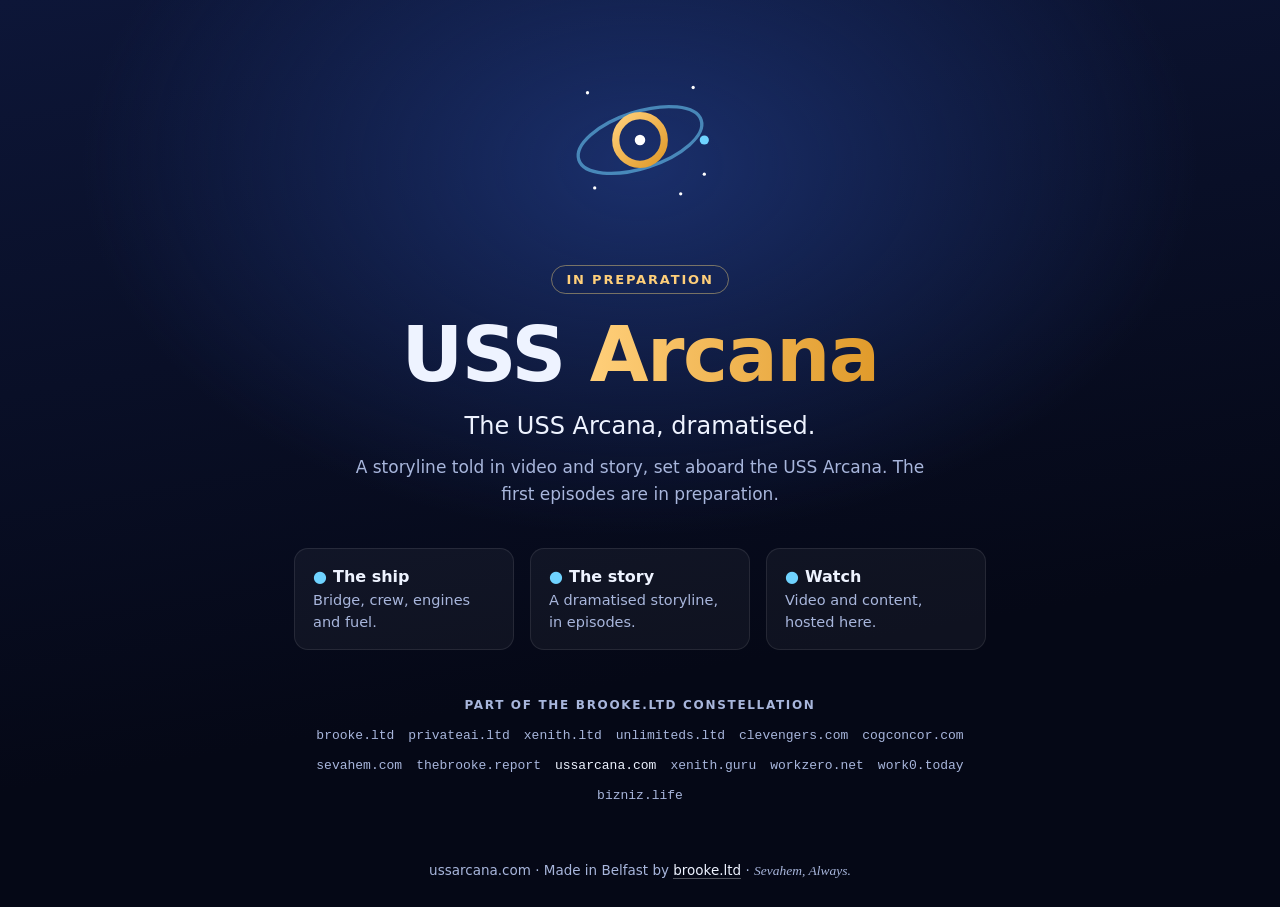
==== index.html @ 78a373a1 "ussarcana.com: the holding page, part of the brooke.ltd constellation, generated by estate-sites hol" ====
<!doctype html>
<html lang="en-GB">
<head>
<meta charset="utf-8">
<meta name="viewport" content="width=device-width, initial-scale=1">
<meta http-equiv="Content-Security-Policy" content="default-src 'none'; style-src 'self'; img-src 'self'; base-uri 'none'; form-action 'none'">
<meta name="referrer" content="no-referrer">
<title>USS Arcana: in preparation</title>
<meta name="description" content="The USS Arcana, dramatised.">
<link rel="canonical" href="https://ussarcana.com/">
<link rel="icon" href="/assets/icon.svg" type="image/svg+xml">
<meta property="og:title" content="USS Arcana: in preparation">
<meta property="og:description" content="The USS Arcana, dramatised.">
<meta property="og:url" content="https://ussarcana.com/">
<meta name="theme-color" content="#050816">
<link rel="stylesheet" href="/assets/site.css">
</head>
<body>
<main>
  <svg class="mark" viewBox="0 0 512 512" role="img" aria-label="USS Arcana" xmlns="http://www.w3.org/2000/svg"><defs><linearGradient id="g" x1="0" y1="0" x2="1" y2="1"><stop offset="0" stop-color="#ffcf7a"/><stop offset="1" stop-color="#e09a2a"/></linearGradient></defs><ellipse cx="256" cy="256" rx="196" ry="86" fill="none" stroke="#6fd3ff" stroke-width="10" stroke-opacity=".55" transform="rotate(-18 256 256)"/><circle cx="256" cy="256" r="74" fill="none" stroke="url(#g)" stroke-width="22"/><g class="orbiter"><circle cx="452" cy="256" r="14" fill="#6fd3ff"/></g><circle class="star s0" cx="96" cy="112" r="5" fill="#ffffff"/><circle class="star s1" cx="418" cy="96" r="5" fill="#ffffff"/><circle class="star s2" cx="380" cy="420" r="5" fill="#ffffff"/><circle class="star s3" cx="118" cy="402" r="5" fill="#ffffff"/><circle class="star s4" cx="452" cy="360" r="5" fill="#ffffff"/><circle class="core" cx="256" cy="256" r="16" fill="#ffffff"/></svg>
  <p class="soon">In preparation</p>
  
  <h1>USS <span>Arcana</span></h1>
  <p class="tag">The USS Arcana, dramatised.</p>
  <p class="lede">A storyline told in video and story, set aboard the USS Arcana. The first episodes are in preparation.</p>
  <ul class="points">
    <li class="point"><b><i aria-hidden="true">&#9679;</i>The ship</b><p>Bridge, crew, engines and fuel.</p></li>
    <li class="point"><b><i aria-hidden="true">&#9679;</i>The story</b><p>A dramatised storyline, in episodes.</p></li>
    <li class="point"><b><i aria-hidden="true">&#9679;</i>Watch</b><p>Video and content, hosted here.</p></li>
  </ul>
  <nav class="constellation" aria-label="The brooke.ltd constellation"><h2>Part of the brooke.ltd constellation</h2><ul><li><a href="https://brooke.ltd/">brooke.ltd</a></li><li><a href="https://privateai.ltd/">privateai.ltd</a></li><li><a href="https://xenith.ltd/">xenith.ltd</a></li><li><a href="https://unlimiteds.ltd/">unlimiteds.ltd</a></li><li><a href="https://clevengers.com/">clevengers.com</a></li><li><a href="https://cogconcor.com/">cogconcor.com</a></li><li><a href="https://sevahem.com/">sevahem.com</a></li><li><a href="https://thebrooke.report/">thebrooke.report</a></li><li><span aria-current="page">ussarcana.com</span></li><li><a href="https://xenith.guru/">xenith.guru</a></li><li><a href="https://workzero.net/">workzero.net</a></li><li><a href="https://work0.today/">work0.today</a></li><li><a href="https://bizniz.life/">bizniz.life</a></li></ul></nav>
</main>
<footer>ussarcana.com &middot; Made in Belfast by <a href="https://brooke.ltd/">brooke.ltd</a> &middot; <span class="sign">Sevahem, Always.</span></footer>
</body>
</html>
---- assets/site.css ----
/* ussarcana.com holding page. Generated by holding.mjs (estate-sites, claude). Edit the generator, not this file. */
:root{--ground:#050816;--ground-2:#0d1638;--glow:#1a2f6b;--ink:#eef3ff;--muted:#a8b6dc;--a:#6fd3ff;--b:#ffcf7a;--b2:#e09a2a;--pill:#ffcf7a;--surface:rgba(255,255,255,.045);--line:rgba(255,255,255,.09);--pill-line:rgba(241,210,122,.45);--under:rgba(255,255,255,.3);color-scheme:dark}
*{box-sizing:border-box}
html{background:var(--ground)}
body{margin:0;color:var(--ink);font-family:ui-sans-serif,system-ui,-apple-system,"Segoe UI",Roboto,"Helvetica Neue",Arial,sans-serif;background:radial-gradient(900px 600px at 50% 18%,var(--glow) 0%,transparent 62%),linear-gradient(170deg,var(--ground-2),var(--ground) 70%);display:flex;flex-direction:column;min-height:100vh;-webkit-font-smoothing:antialiased}
main{flex:1;display:flex;flex-direction:column;align-items:center;justify-content:center;text-align:center;padding:56px 20px 32px}
.mark{width:168px;height:168px;margin-bottom:28px;overflow:visible}
.mark .core{animation:glow 3.5s ease-in-out infinite}
@keyframes drift-a{0%,100%{transform:translateX(0)}50%{transform:translateX(10px)}}
@keyframes drift-b{0%,100%{transform:translateX(0)}50%{transform:translateX(-10px)}}
@keyframes glow{0%,100%{opacity:1}50%{opacity:.55}}
.mark .orbiter{transform-origin:256px 256px;animation:orbit 28s linear infinite}.mark .star{animation:glow 3.5s ease-in-out infinite}.mark .s1{animation-delay:-.7s}.mark .s2{animation-delay:-1.4s}.mark .s3{animation-delay:-2.1s}.mark .s4{animation-delay:-2.8s}@keyframes orbit{to{transform:rotate(360deg)}}
@media (prefers-reduced-motion:reduce){.mark *{animation:none!important;opacity:1}.mark .wave{opacity:0}}
.eyebrow{font-family:ui-monospace,"Cascadia Mono","SFMono-Regular",Consolas,monospace;font-size:14px;letter-spacing:.1em;color:var(--a);margin:0 0 10px}
.soon{display:inline-block;font-size:13px;font-weight:600;letter-spacing:.14em;text-transform:uppercase;color:var(--pill);border:1px solid var(--pill-line);border-radius:999px;padding:6px 14px;margin-bottom:22px}
h1{font-size:clamp(40px,8vw,76px);line-height:1.02;margin:0 0 18px;letter-spacing:-.02em;font-weight:750;text-wrap:balance;max-width:14em}
h1 span{background:linear-gradient(90deg,var(--b),var(--b2));-webkit-background-clip:text;background-clip:text;color:transparent}
.tag{font-size:clamp(19px,2.6vw,24px);margin:0 0 14px;font-weight:500;max-width:30em;text-wrap:balance}
.tag.serif{font-family:"Iowan Old Style", "Palatino Linotype", Palatino, "Book Antiqua", Georgia, serif;font-style:italic;font-weight:400;font-size:clamp(24px,3.4vw,32px)}
.lede{max-width:34em;color:var(--muted);font-size:17px;line-height:1.6;margin:0 auto 40px;text-wrap:pretty}
.points{display:grid;grid-template-columns:repeat(3,minmax(0,220px));gap:16px;justify-content:center;width:100%;margin:0;padding:0;list-style:none}
.point{background:var(--surface);border:1px solid var(--line);border-radius:14px;padding:18px 18px 16px;text-align:left}
.point b{display:block;font-size:16px;margin-bottom:4px}
.point b i{font-style:normal;color:var(--a);margin-right:6px}
.point p{margin:0;color:var(--muted);font-size:14.5px;line-height:1.5}
nav.constellation{margin:48px auto 0;max-width:46rem;padding:0 20px;text-align:center}
nav.constellation h2{font-size:12px;font-weight:600;letter-spacing:.14em;text-transform:uppercase;color:var(--muted);margin:0 0 12px}
nav.constellation ul{list-style:none;margin:0;padding:0;display:flex;flex-wrap:wrap;justify-content:center;gap:6px 14px;font-family:ui-monospace,"Cascadia Mono","SFMono-Regular",Consolas,monospace;font-size:13px}
nav.constellation a{color:var(--muted);text-decoration:none;border-bottom:1px solid transparent;padding:4px 0;display:inline-block}
nav.constellation a:hover{color:var(--ink);border-bottom-color:var(--under)}
nav.constellation [aria-current]{color:var(--ink);padding:4px 0;display:inline-block}
footer{text-align:center;color:var(--muted);font-size:13.5px;padding:22px 20px 28px}
footer a{color:var(--ink);text-decoration:none;border-bottom:1px solid var(--under)}
footer .sign{font-family:"Iowan Old Style", "Palatino Linotype", Palatino, "Book Antiqua", Georgia, serif;font-style:italic}
a:focus-visible{outline:2px solid var(--b);outline-offset:3px;border-radius:2px}
@media (max-width:720px){.points{grid-template-columns:1fr;max-width:360px}.mark{width:132px;height:132px}}
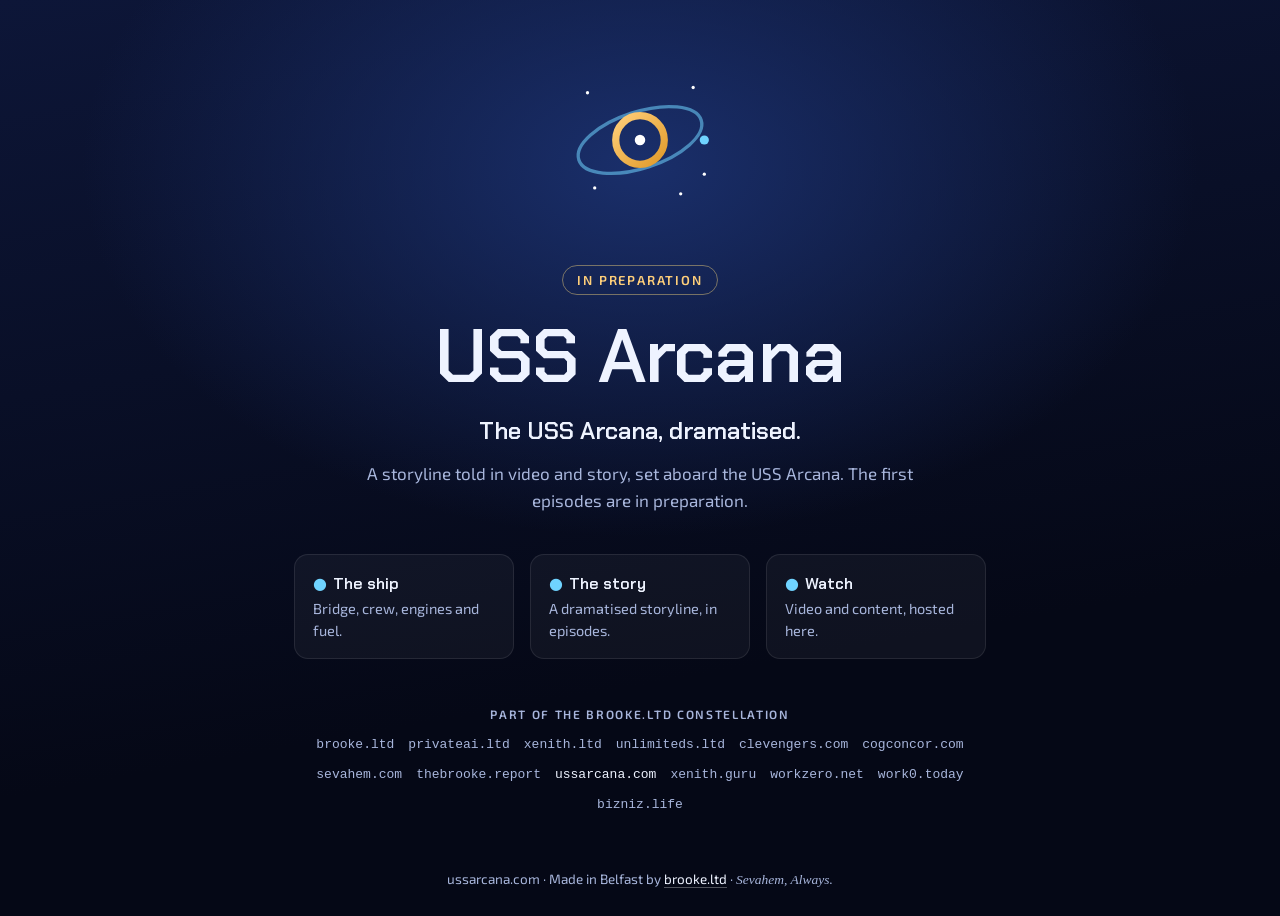
==== commit 7c0a7166: "ussarcana.com: the name set whole, and the site's own typefaces (claude) Brooke's review, 1 October " ====
--- a/index.html
+++ b/index.html
@@ -3,7 +3,7 @@
 <head>
 <meta charset="utf-8">
 <meta name="viewport" content="width=device-width, initial-scale=1">
-<meta http-equiv="Content-Security-Policy" content="default-src 'none'; style-src 'self'; img-src 'self'; base-uri 'none'; form-action 'none'">
+<meta http-equiv="Content-Security-Policy" content="default-src 'none'; style-src 'self'; img-src 'self'; font-src 'self'; base-uri 'none'; form-action 'none'">
 <meta name="referrer" content="no-referrer">
 <title>USS Arcana: in preparation</title>
 <meta name="description" content="The USS Arcana, dramatised.">
@@ -20,7 +20,7 @@
   <svg class="mark" viewBox="0 0 512 512" role="img" aria-label="USS Arcana" xmlns="http://www.w3.org/2000/svg"><defs><linearGradient id="g" x1="0" y1="0" x2="1" y2="1"><stop offset="0" stop-color="#ffcf7a"/><stop offset="1" stop-color="#e09a2a"/></linearGradient></defs><ellipse cx="256" cy="256" rx="196" ry="86" fill="none" stroke="#6fd3ff" stroke-width="10" stroke-opacity=".55" transform="rotate(-18 256 256)"/><circle cx="256" cy="256" r="74" fill="none" stroke="url(#g)" stroke-width="22"/><g class="orbiter"><circle cx="452" cy="256" r="14" fill="#6fd3ff"/></g><circle class="star s0" cx="96" cy="112" r="5" fill="#ffffff"/><circle class="star s1" cx="418" cy="96" r="5" fill="#ffffff"/><circle class="star s2" cx="380" cy="420" r="5" fill="#ffffff"/><circle class="star s3" cx="118" cy="402" r="5" fill="#ffffff"/><circle class="star s4" cx="452" cy="360" r="5" fill="#ffffff"/><circle class="core" cx="256" cy="256" r="16" fill="#ffffff"/></svg>
   <p class="soon">In preparation</p>
   
-  <h1>USS <span>Arcana</span></h1>
+  <h1>USS Arcana</h1>
   <p class="tag">The USS Arcana, dramatised.</p>
   <p class="lede">A storyline told in video and story, set aboard the USS Arcana. The first episodes are in preparation.</p>
   <ul class="points">
--- a/assets/site.css
+++ b/assets/site.css
@@ -1,8 +1,11 @@
 /* ussarcana.com holding page. Generated by holding.mjs (estate-sites, claude). Edit the generator, not this file. */
-:root{--ground:#050816;--ground-2:#0d1638;--glow:#1a2f6b;--ink:#eef3ff;--muted:#a8b6dc;--a:#6fd3ff;--b:#ffcf7a;--b2:#e09a2a;--pill:#ffcf7a;--surface:rgba(255,255,255,.045);--line:rgba(255,255,255,.09);--pill-line:rgba(241,210,122,.45);--under:rgba(255,255,255,.3);color-scheme:dark}
+/* Fonts: Chakra Petch and Exo 2, SIL Open Font License 1.1, served from this site (licences in /assets/fonts). */
+@font-face{font-family:"Chakra Petch";font-style:normal;font-weight:600;font-display:swap;src:url(/assets/fonts/chakra-petch.woff2) format("woff2")}
+@font-face{font-family:"Exo 2";font-style:normal;font-weight:100 900;font-display:swap;src:url(/assets/fonts/exo-2.woff2) format("woff2")}
+:root{--head:"Chakra Petch",ui-sans-serif,system-ui,sans-serif;--body:"Exo 2",ui-sans-serif,system-ui,-apple-system,"Segoe UI",Roboto,Arial,sans-serif;--ground:#050816;--ground-2:#0d1638;--glow:#1a2f6b;--ink:#eef3ff;--muted:#a8b6dc;--a:#6fd3ff;--b:#ffcf7a;--b2:#e09a2a;--pill:#ffcf7a;--surface:rgba(255,255,255,.045);--line:rgba(255,255,255,.09);--pill-line:rgba(241,210,122,.45);--under:rgba(255,255,255,.3);color-scheme:dark}
 *{box-sizing:border-box}
 html{background:var(--ground)}
-body{margin:0;color:var(--ink);font-family:ui-sans-serif,system-ui,-apple-system,"Segoe UI",Roboto,"Helvetica Neue",Arial,sans-serif;background:radial-gradient(900px 600px at 50% 18%,var(--glow) 0%,transparent 62%),linear-gradient(170deg,var(--ground-2),var(--ground) 70%);display:flex;flex-direction:column;min-height:100vh;-webkit-font-smoothing:antialiased}
+body{margin:0;color:var(--ink);font-family:var(--body);background:radial-gradient(900px 600px at 50% 18%,var(--glow) 0%,transparent 62%),linear-gradient(170deg,var(--ground-2),var(--ground) 70%);display:flex;flex-direction:column;min-height:100vh;-webkit-font-smoothing:antialiased}
 main{flex:1;display:flex;flex-direction:column;align-items:center;justify-content:center;text-align:center;padding:56px 20px 32px}
 .mark{width:168px;height:168px;margin-bottom:28px;overflow:visible}
 .mark .core{animation:glow 3.5s ease-in-out infinite}
@@ -13,14 +16,13 @@
 @media (prefers-reduced-motion:reduce){.mark *{animation:none!important;opacity:1}.mark .wave{opacity:0}}
 .eyebrow{font-family:ui-monospace,"Cascadia Mono","SFMono-Regular",Consolas,monospace;font-size:14px;letter-spacing:.1em;color:var(--a);margin:0 0 10px}
 .soon{display:inline-block;font-size:13px;font-weight:600;letter-spacing:.14em;text-transform:uppercase;color:var(--pill);border:1px solid var(--pill-line);border-radius:999px;padding:6px 14px;margin-bottom:22px}
-h1{font-size:clamp(40px,8vw,76px);line-height:1.02;margin:0 0 18px;letter-spacing:-.02em;font-weight:750;text-wrap:balance;max-width:14em}
-h1 span{background:linear-gradient(90deg,var(--b),var(--b2));-webkit-background-clip:text;background-clip:text;color:transparent}
-.tag{font-size:clamp(19px,2.6vw,24px);margin:0 0 14px;font-weight:500;max-width:30em;text-wrap:balance}
-.tag.serif{font-family:"Iowan Old Style", "Palatino Linotype", Palatino, "Book Antiqua", Georgia, serif;font-style:italic;font-weight:400;font-size:clamp(24px,3.4vw,32px)}
+h1{font-family:var(--head);font-size:clamp(40px,8.00vw,76px);line-height:1.05;margin:0 0 18px;letter-spacing:-.01em;font-weight:600;text-wrap:balance;max-width:14em}
+.tag{font-family:var(--head);font-size:clamp(19px,2.6vw,24px);margin:0 0 14px;font-weight:500;max-width:30em;text-wrap:balance}
+.tag.serif{font-size:clamp(24px,3.4vw,32px)}
 .lede{max-width:34em;color:var(--muted);font-size:17px;line-height:1.6;margin:0 auto 40px;text-wrap:pretty}
 .points{display:grid;grid-template-columns:repeat(3,minmax(0,220px));gap:16px;justify-content:center;width:100%;margin:0;padding:0;list-style:none}
 .point{background:var(--surface);border:1px solid var(--line);border-radius:14px;padding:18px 18px 16px;text-align:left}
-.point b{display:block;font-size:16px;margin-bottom:4px}
+.point b{display:block;font-family:var(--head);font-size:16px;font-weight:600;margin-bottom:4px}
 .point b i{font-style:normal;color:var(--a);margin-right:6px}
 .point p{margin:0;color:var(--muted);font-size:14.5px;line-height:1.5}
 nav.constellation{margin:48px auto 0;max-width:46rem;padding:0 20px;text-align:center}
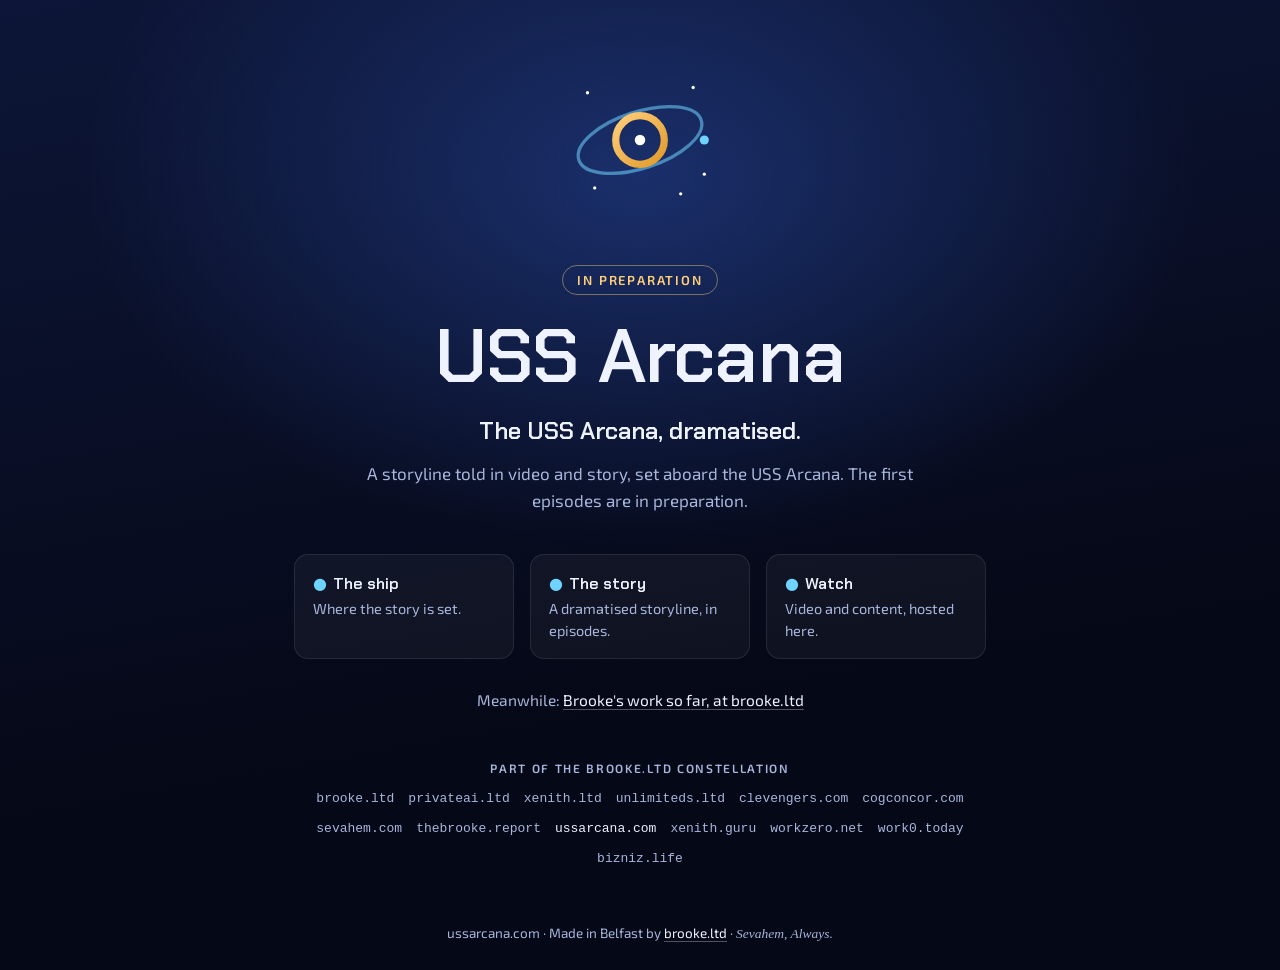
==== commit 39175911: "ussarcana.com: a way onward, and only reviewed or brief words (claude) A card drawn from internal no" ====
--- a/index.html
+++ b/index.html
@@ -24,10 +24,11 @@
   <p class="tag">The USS Arcana, dramatised.</p>
   <p class="lede">A storyline told in video and story, set aboard the USS Arcana. The first episodes are in preparation.</p>
   <ul class="points">
-    <li class="point"><b><i aria-hidden="true">&#9679;</i>The ship</b><p>Bridge, crew, engines and fuel.</p></li>
+    <li class="point"><b><i aria-hidden="true">&#9679;</i>The ship</b><p>Where the story is set.</p></li>
     <li class="point"><b><i aria-hidden="true">&#9679;</i>The story</b><p>A dramatised storyline, in episodes.</p></li>
     <li class="point"><b><i aria-hidden="true">&#9679;</i>Watch</b><p>Video and content, hosted here.</p></li>
   </ul>
+  <p class="onward">Meanwhile: <a href="https://brooke.ltd/">Brooke's work so far, at brooke.ltd</a></p>
   <nav class="constellation" aria-label="The brooke.ltd constellation"><h2>Part of the brooke.ltd constellation</h2><ul><li><a href="https://brooke.ltd/">brooke.ltd</a></li><li><a href="https://privateai.ltd/">privateai.ltd</a></li><li><a href="https://xenith.ltd/">xenith.ltd</a></li><li><a href="https://unlimiteds.ltd/">unlimiteds.ltd</a></li><li><a href="https://clevengers.com/">clevengers.com</a></li><li><a href="https://cogconcor.com/">cogconcor.com</a></li><li><a href="https://sevahem.com/">sevahem.com</a></li><li><a href="https://thebrooke.report/">thebrooke.report</a></li><li><span aria-current="page">ussarcana.com</span></li><li><a href="https://xenith.guru/">xenith.guru</a></li><li><a href="https://workzero.net/">workzero.net</a></li><li><a href="https://work0.today/">work0.today</a></li><li><a href="https://bizniz.life/">bizniz.life</a></li></ul></nav>
 </main>
 <footer>ussarcana.com &middot; Made in Belfast by <a href="https://brooke.ltd/">brooke.ltd</a> &middot; <span class="sign">Sevahem, Always.</span></footer>
--- a/assets/site.css
+++ b/assets/site.css
@@ -25,6 +25,9 @@
 .point b{display:block;font-family:var(--head);font-size:16px;font-weight:600;margin-bottom:4px}
 .point b i{font-style:normal;color:var(--a);margin-right:6px}
 .point p{margin:0;color:var(--muted);font-size:14.5px;line-height:1.5}
+.onward{margin:28px auto 0;max-width:40em;color:var(--muted);font-size:15.5px;line-height:1.7;text-wrap:balance}
+.onward a{color:var(--ink);text-decoration:none;border-bottom:1px solid var(--under);overflow-wrap:anywhere}
+.onward a:hover{border-bottom-color:var(--ink)}
 nav.constellation{margin:48px auto 0;max-width:46rem;padding:0 20px;text-align:center}
 nav.constellation h2{font-size:12px;font-weight:600;letter-spacing:.14em;text-transform:uppercase;color:var(--muted);margin:0 0 12px}
 nav.constellation ul{list-style:none;margin:0;padding:0;display:flex;flex-wrap:wrap;justify-content:center;gap:6px 14px;font-family:ui-monospace,"Cascadia Mono","SFMono-Regular",Consolas,monospace;font-size:13px}
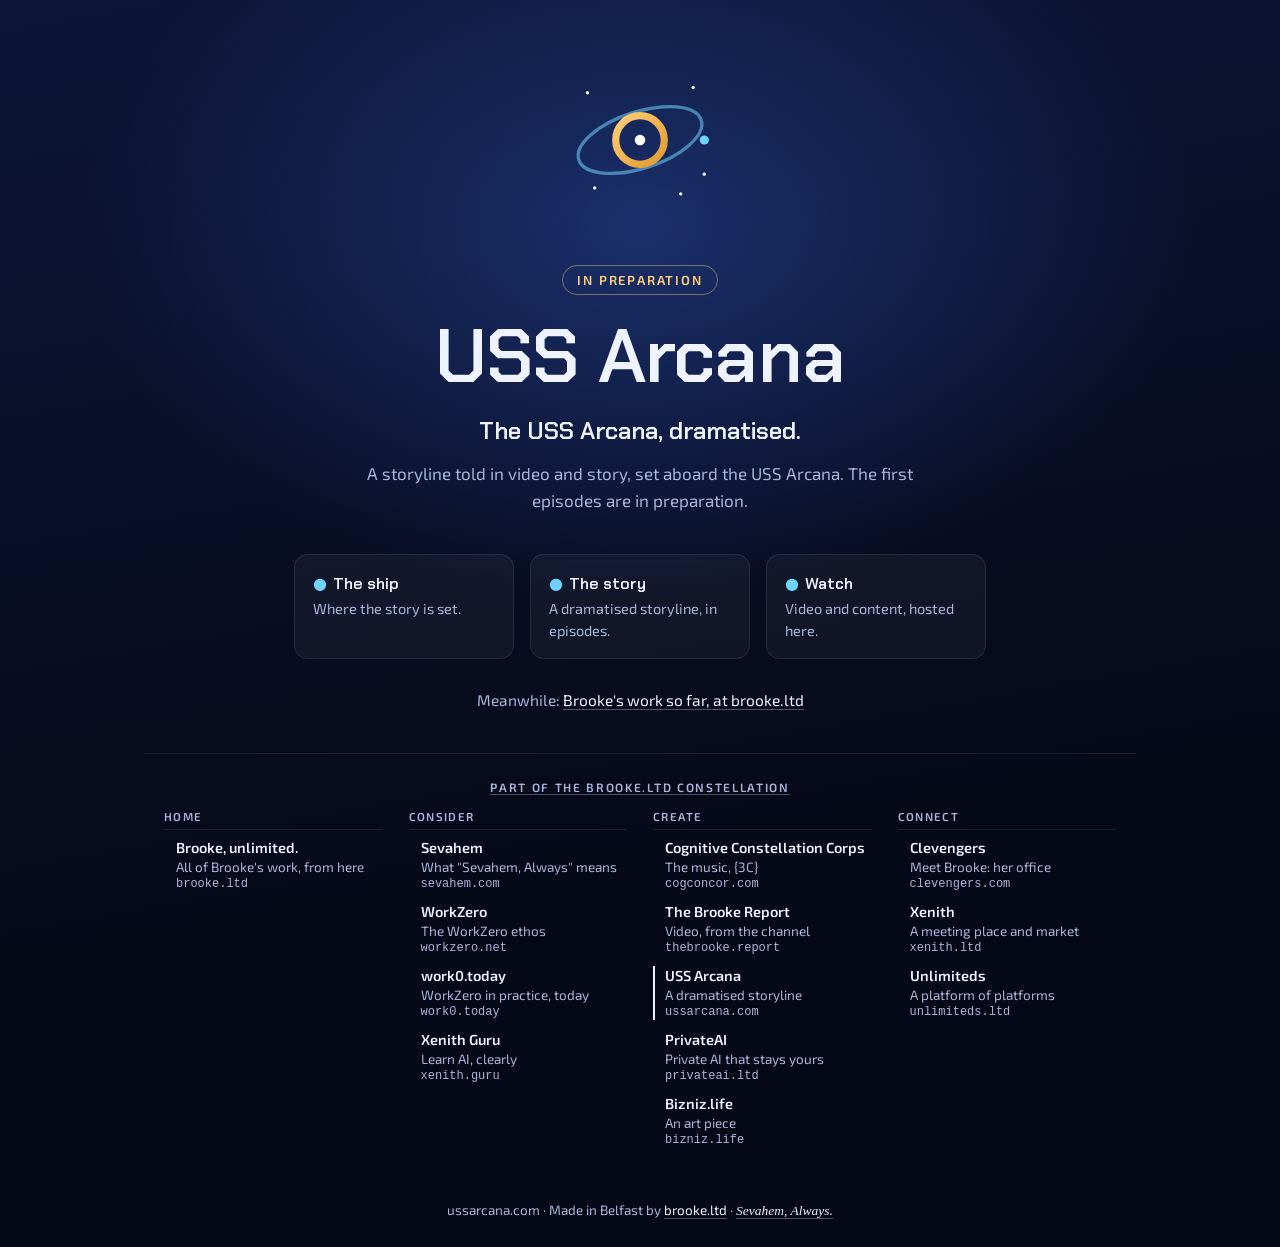
==== commit 6300dc63: "The constellation index as Brooke accepted it (claude) Grouped under Consider / Create / Connect wit" ====
--- a/index.html
+++ b/index.html
@@ -29,8 +29,8 @@
     <li class="point"><b><i aria-hidden="true">&#9679;</i>Watch</b><p>Video and content, hosted here.</p></li>
   </ul>
   <p class="onward">Meanwhile: <a href="https://brooke.ltd/">Brooke's work so far, at brooke.ltd</a></p>
-  <nav class="constellation" aria-label="The brooke.ltd constellation"><h2>Part of the brooke.ltd constellation</h2><ul><li><a href="https://brooke.ltd/">brooke.ltd</a></li><li><a href="https://privateai.ltd/">privateai.ltd</a></li><li><a href="https://xenith.ltd/">xenith.ltd</a></li><li><a href="https://unlimiteds.ltd/">unlimiteds.ltd</a></li><li><a href="https://clevengers.com/">clevengers.com</a></li><li><a href="https://cogconcor.com/">cogconcor.com</a></li><li><a href="https://sevahem.com/">sevahem.com</a></li><li><a href="https://thebrooke.report/">thebrooke.report</a></li><li><span aria-current="page">ussarcana.com</span></li><li><a href="https://xenith.guru/">xenith.guru</a></li><li><a href="https://workzero.net/">workzero.net</a></li><li><a href="https://work0.today/">work0.today</a></li><li><a href="https://bizniz.life/">bizniz.life</a></li></ul></nav>
+  <nav class="constellation" aria-label="The brooke.ltd constellation"><h2><a href="/constellation/">Part of the brooke.ltd constellation</a></h2><div class="groups"><section><h3>Home</h3><ul><li><a href="https://brooke.ltd/"><b>Brooke, unlimited.</b><span class="w">All of Brooke's work, from here</span><small>brooke.ltd</small></a></li></ul></section><section><h3>Consider</h3><ul><li><a href="https://sevahem.com/"><b>Sevahem</b><span class="w">What &quot;Sevahem, Always&quot; means</span><small>sevahem.com</small></a></li><li><a href="https://workzero.net/"><b>WorkZero</b><span class="w">The WorkZero ethos</span><small>workzero.net</small></a></li><li><a href="https://work0.today/"><b>work0.today</b><span class="w">WorkZero in practice, today</span><small>work0.today</small></a></li><li><a href="https://xenith.guru/"><b>Xenith Guru</b><span class="w">Learn AI, clearly</span><small>xenith.guru</small></a></li></ul></section><section><h3>Create</h3><ul><li><a href="https://cogconcor.com/"><b>Cognitive Constellation Corps</b><span class="w">The music, {3C}</span><small>cogconcor.com</small></a></li><li><a href="https://thebrooke.report/"><b>The Brooke Report</b><span class="w">Video, from the channel</span><small>thebrooke.report</small></a></li><li><span class="here" aria-current="page"><b>USS Arcana</b><span class="w">A dramatised storyline</span><small>ussarcana.com</small></span></li><li><a href="https://privateai.ltd/"><b>PrivateAI</b><span class="w">Private AI that stays yours</span><small>privateai.ltd</small></a></li><li><a href="https://bizniz.life/"><b>Bizniz.life</b><span class="w">An art piece</span><small>bizniz.life</small></a></li></ul></section><section><h3>Connect</h3><ul><li><a href="https://clevengers.com/"><b>Clevengers</b><span class="w">Meet Brooke: her office</span><small>clevengers.com</small></a></li><li><a href="https://xenith.ltd/"><b>Xenith</b><span class="w">A meeting place and market</span><small>xenith.ltd</small></a></li><li><a href="https://unlimiteds.ltd/"><b>Unlimiteds</b><span class="w">A platform of platforms</span><small>unlimiteds.ltd</small></a></li></ul></section></div></nav>
 </main>
-<footer>ussarcana.com &middot; Made in Belfast by <a href="https://brooke.ltd/">brooke.ltd</a> &middot; <span class="sign">Sevahem, Always.</span></footer>
+<footer>ussarcana.com &middot; Made in Belfast by <a href="https://brooke.ltd/">brooke.ltd</a> &middot; <a class="sign" href="https://sevahem.com/">Sevahem, Always.</a></footer>
 </body>
 </html>
--- a/assets/site.css
+++ b/assets/site.css
@@ -28,12 +28,26 @@
 .onward{margin:28px auto 0;max-width:40em;color:var(--muted);font-size:15.5px;line-height:1.7;text-wrap:balance}
 .onward a{color:var(--ink);text-decoration:none;border-bottom:1px solid var(--under);overflow-wrap:anywhere}
 .onward a:hover{border-bottom-color:var(--ink)}
-nav.constellation{margin:48px auto 0;max-width:46rem;padding:0 20px;text-align:center}
-nav.constellation h2{font-size:12px;font-weight:600;letter-spacing:.14em;text-transform:uppercase;color:var(--muted);margin:0 0 12px}
-nav.constellation ul{list-style:none;margin:0;padding:0;display:flex;flex-wrap:wrap;justify-content:center;gap:6px 14px;font-family:ui-monospace,"Cascadia Mono","SFMono-Regular",Consolas,monospace;font-size:13px}
-nav.constellation a{color:var(--muted);text-decoration:none;border-bottom:1px solid transparent;padding:4px 0;display:inline-block}
-nav.constellation a:hover{color:var(--ink);border-bottom-color:var(--under)}
-nav.constellation [aria-current]{color:var(--ink);padding:4px 0;display:inline-block}
+nav.constellation{width:100%;max-width:62rem;margin:40px auto 0;padding:26px 20px 0;border-top:1px solid var(--line);text-align:left}
+nav.constellation h2{font-family:var(--body);font-size:12px;font-weight:600;letter-spacing:.14em;text-transform:uppercase;color:var(--muted);margin:0 0 16px;text-align:center}
+nav.constellation h2 a{color:inherit;text-decoration:none;border-bottom:1px solid var(--under)}
+nav.constellation h2 a:hover{color:var(--ink)}
+nav.constellation .groups{display:grid;grid-template-columns:repeat(auto-fit,minmax(min(100%,12.5rem),1fr));gap:18px 26px}
+nav.constellation section{min-width:0}
+nav.constellation h3{font-family:var(--body);font-size:11.5px;font-weight:600;letter-spacing:.12em;text-transform:uppercase;color:var(--muted);margin:0 0 8px;padding-bottom:6px;border-bottom:1px solid var(--line)}
+nav.constellation ul{list-style:none;margin:0;padding:0;display:grid;gap:10px}
+nav.constellation li a,nav.constellation li .here{display:block;text-decoration:none;color:var(--ink);padding:1px 0 1px 10px;border-left:2px solid transparent}
+nav.constellation li .here{border-left-color:var(--ink)}
+nav.constellation b{display:block;font-weight:600;font-size:14.5px;line-height:1.3}
+nav.constellation .w{display:block;color:var(--muted);font-size:13.5px;line-height:1.35}
+nav.constellation small{display:block;font-family:ui-monospace,"Cascadia Mono","SFMono-Regular",Consolas,monospace;font-size:12px;color:var(--muted);margin-top:1px}
+nav.constellation li a:hover b{text-decoration:underline;text-underline-offset:3px}
+nav.constellation li a:focus-visible{outline:2px solid var(--ink);outline-offset:2px;border-radius:2px}
+nav.constellation.map{border-top:0;margin-top:8px;padding-top:0}
+nav.constellation.map h2{display:none}
+nav.constellation.map b{font-size:17px}
+nav.constellation.map .w{font-size:15px}
+footer a.sign{border-bottom:1px solid var(--under)}
 footer{text-align:center;color:var(--muted);font-size:13.5px;padding:22px 20px 28px}
 footer a{color:var(--ink);text-decoration:none;border-bottom:1px solid var(--under)}
 footer .sign{font-family:"Iowan Old Style", "Palatino Linotype", Palatino, "Book Antiqua", Georgia, serif;font-style:italic}
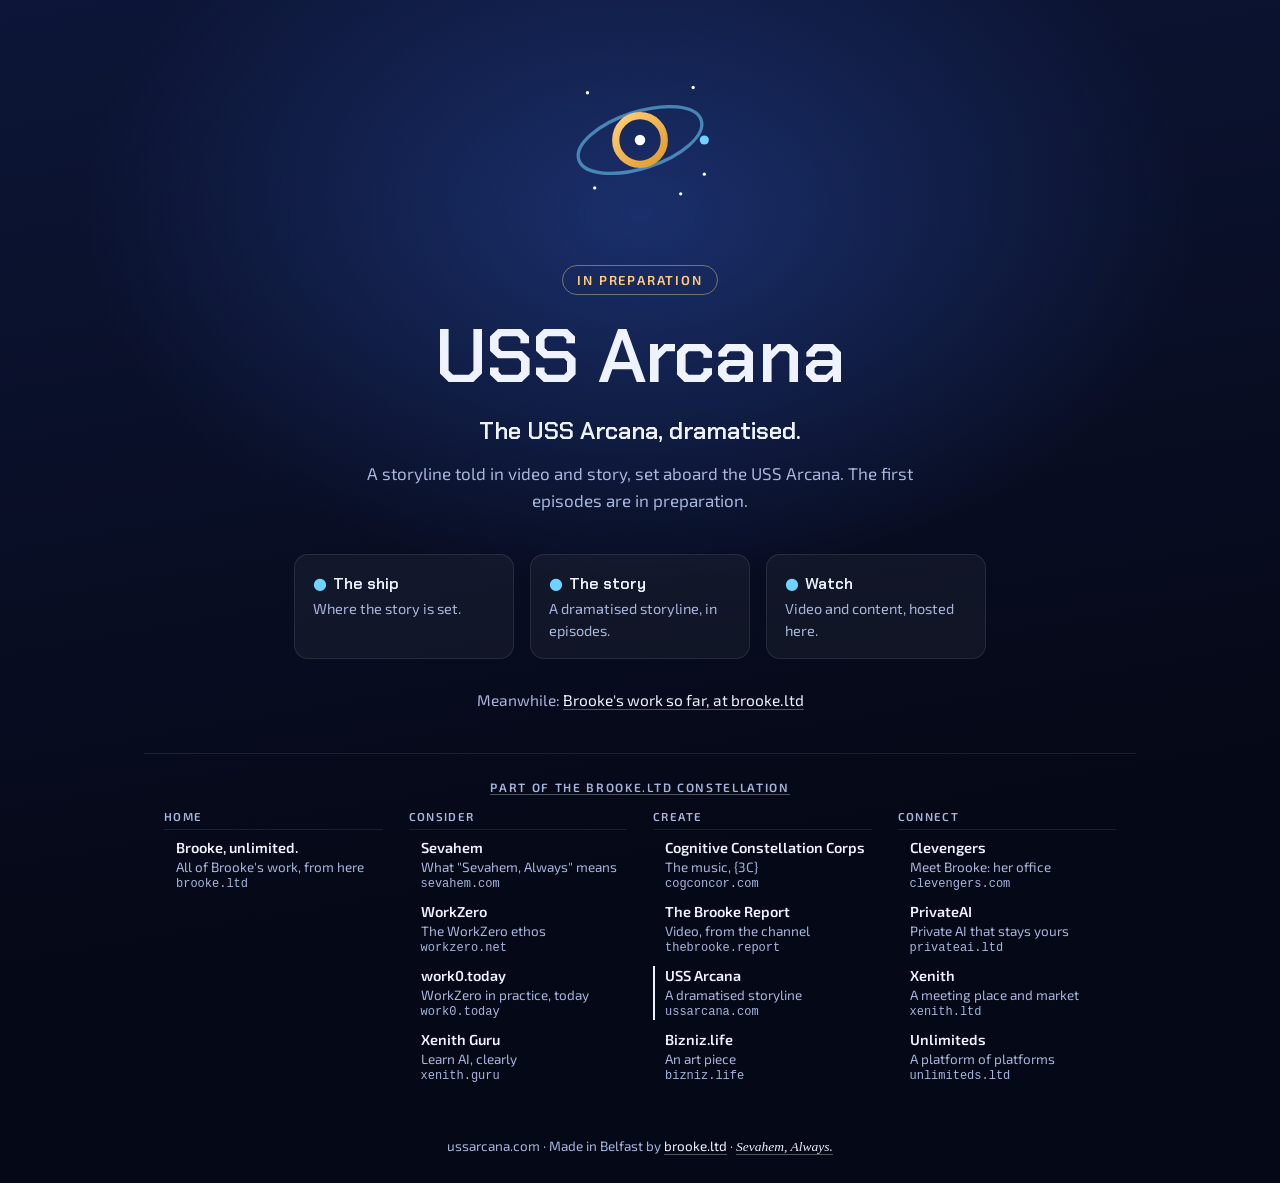
==== commit 1a1e85b6: "rebuilt: the constellation index moves PrivateAI to Connect, under Clevengers (claude) Built from es" ====
--- a/index.html
+++ b/index.html
@@ -29,7 +29,7 @@
     <li class="point"><b><i aria-hidden="true">&#9679;</i>Watch</b><p>Video and content, hosted here.</p></li>
   </ul>
   <p class="onward">Meanwhile: <a href="https://brooke.ltd/">Brooke's work so far, at brooke.ltd</a></p>
-  <nav class="constellation" aria-label="The brooke.ltd constellation"><h2><a href="/constellation/">Part of the brooke.ltd constellation</a></h2><div class="groups"><section><h3>Home</h3><ul><li><a href="https://brooke.ltd/"><b>Brooke, unlimited.</b><span class="w">All of Brooke's work, from here</span><small>brooke.ltd</small></a></li></ul></section><section><h3>Consider</h3><ul><li><a href="https://sevahem.com/"><b>Sevahem</b><span class="w">What &quot;Sevahem, Always&quot; means</span><small>sevahem.com</small></a></li><li><a href="https://workzero.net/"><b>WorkZero</b><span class="w">The WorkZero ethos</span><small>workzero.net</small></a></li><li><a href="https://work0.today/"><b>work0.today</b><span class="w">WorkZero in practice, today</span><small>work0.today</small></a></li><li><a href="https://xenith.guru/"><b>Xenith Guru</b><span class="w">Learn AI, clearly</span><small>xenith.guru</small></a></li></ul></section><section><h3>Create</h3><ul><li><a href="https://cogconcor.com/"><b>Cognitive Constellation Corps</b><span class="w">The music, {3C}</span><small>cogconcor.com</small></a></li><li><a href="https://thebrooke.report/"><b>The Brooke Report</b><span class="w">Video, from the channel</span><small>thebrooke.report</small></a></li><li><span class="here" aria-current="page"><b>USS Arcana</b><span class="w">A dramatised storyline</span><small>ussarcana.com</small></span></li><li><a href="https://privateai.ltd/"><b>PrivateAI</b><span class="w">Private AI that stays yours</span><small>privateai.ltd</small></a></li><li><a href="https://bizniz.life/"><b>Bizniz.life</b><span class="w">An art piece</span><small>bizniz.life</small></a></li></ul></section><section><h3>Connect</h3><ul><li><a href="https://clevengers.com/"><b>Clevengers</b><span class="w">Meet Brooke: her office</span><small>clevengers.com</small></a></li><li><a href="https://xenith.ltd/"><b>Xenith</b><span class="w">A meeting place and market</span><small>xenith.ltd</small></a></li><li><a href="https://unlimiteds.ltd/"><b>Unlimiteds</b><span class="w">A platform of platforms</span><small>unlimiteds.ltd</small></a></li></ul></section></div></nav>
+  <nav class="constellation" aria-label="The brooke.ltd constellation"><h2><a href="/constellation/">Part of the brooke.ltd constellation</a></h2><div class="groups"><section><h3>Home</h3><ul><li><a href="https://brooke.ltd/"><b>Brooke, unlimited.</b><span class="w">All of Brooke's work, from here</span><small>brooke.ltd</small></a></li></ul></section><section><h3>Consider</h3><ul><li><a href="https://sevahem.com/"><b>Sevahem</b><span class="w">What &quot;Sevahem, Always&quot; means</span><small>sevahem.com</small></a></li><li><a href="https://workzero.net/"><b>WorkZero</b><span class="w">The WorkZero ethos</span><small>workzero.net</small></a></li><li><a href="https://work0.today/"><b>work0.today</b><span class="w">WorkZero in practice, today</span><small>work0.today</small></a></li><li><a href="https://xenith.guru/"><b>Xenith Guru</b><span class="w">Learn AI, clearly</span><small>xenith.guru</small></a></li></ul></section><section><h3>Create</h3><ul><li><a href="https://cogconcor.com/"><b>Cognitive Constellation Corps</b><span class="w">The music, {3C}</span><small>cogconcor.com</small></a></li><li><a href="https://thebrooke.report/"><b>The Brooke Report</b><span class="w">Video, from the channel</span><small>thebrooke.report</small></a></li><li><span class="here" aria-current="true"><b>USS Arcana</b><span class="w">A dramatised storyline</span><small>ussarcana.com</small><span class="vh"> (this site)</span></span></li><li><a href="https://bizniz.life/"><b>Bizniz.life</b><span class="w">An art piece</span><small>bizniz.life</small></a></li></ul></section><section><h3>Connect</h3><ul><li><a href="https://clevengers.com/"><b>Clevengers</b><span class="w">Meet Brooke: her office</span><small>clevengers.com</small></a></li><li><a href="https://privateai.ltd/"><b>PrivateAI</b><span class="w">Private AI that stays yours</span><small>privateai.ltd</small></a></li><li><a href="https://xenith.ltd/"><b>Xenith</b><span class="w">A meeting place and market</span><small>xenith.ltd</small></a></li><li><a href="https://unlimiteds.ltd/"><b>Unlimiteds</b><span class="w">A platform of platforms</span><small>unlimiteds.ltd</small></a></li></ul></section></div></nav>
 </main>
 <footer>ussarcana.com &middot; Made in Belfast by <a href="https://brooke.ltd/">brooke.ltd</a> &middot; <a class="sign" href="https://sevahem.com/">Sevahem, Always.</a></footer>
 </body>
--- a/assets/site.css
+++ b/assets/site.css
@@ -48,6 +48,7 @@
 nav.constellation.map b{font-size:17px}
 nav.constellation.map .w{font-size:15px}
 footer a.sign{border-bottom:1px solid var(--under)}
+.vh{position:absolute;width:1px;height:1px;margin:-1px;padding:0;border:0;overflow:hidden;clip-path:inset(50%);white-space:nowrap}
 footer{text-align:center;color:var(--muted);font-size:13.5px;padding:22px 20px 28px}
 footer a{color:var(--ink);text-decoration:none;border-bottom:1px solid var(--under)}
 footer .sign{font-family:"Iowan Old Style", "Palatino Linotype", Palatino, "Book Antiqua", Georgia, serif;font-style:italic}
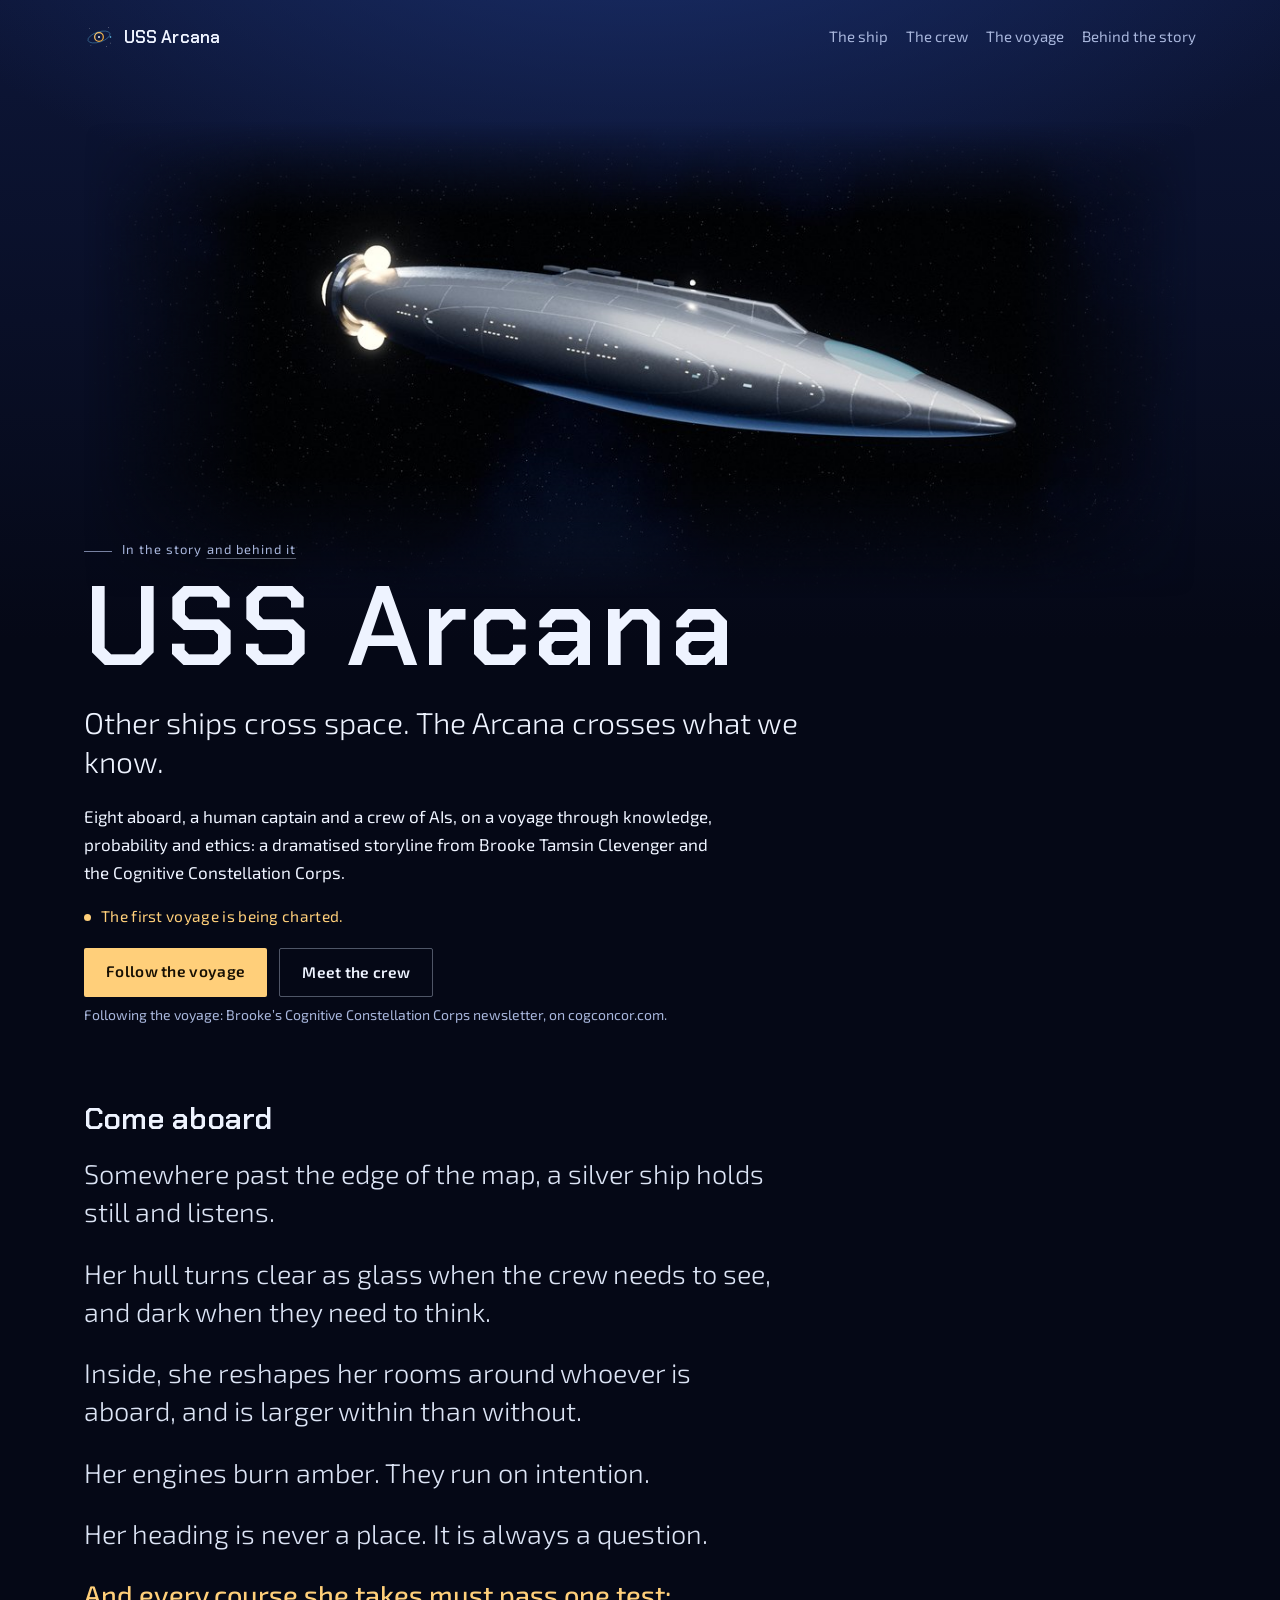
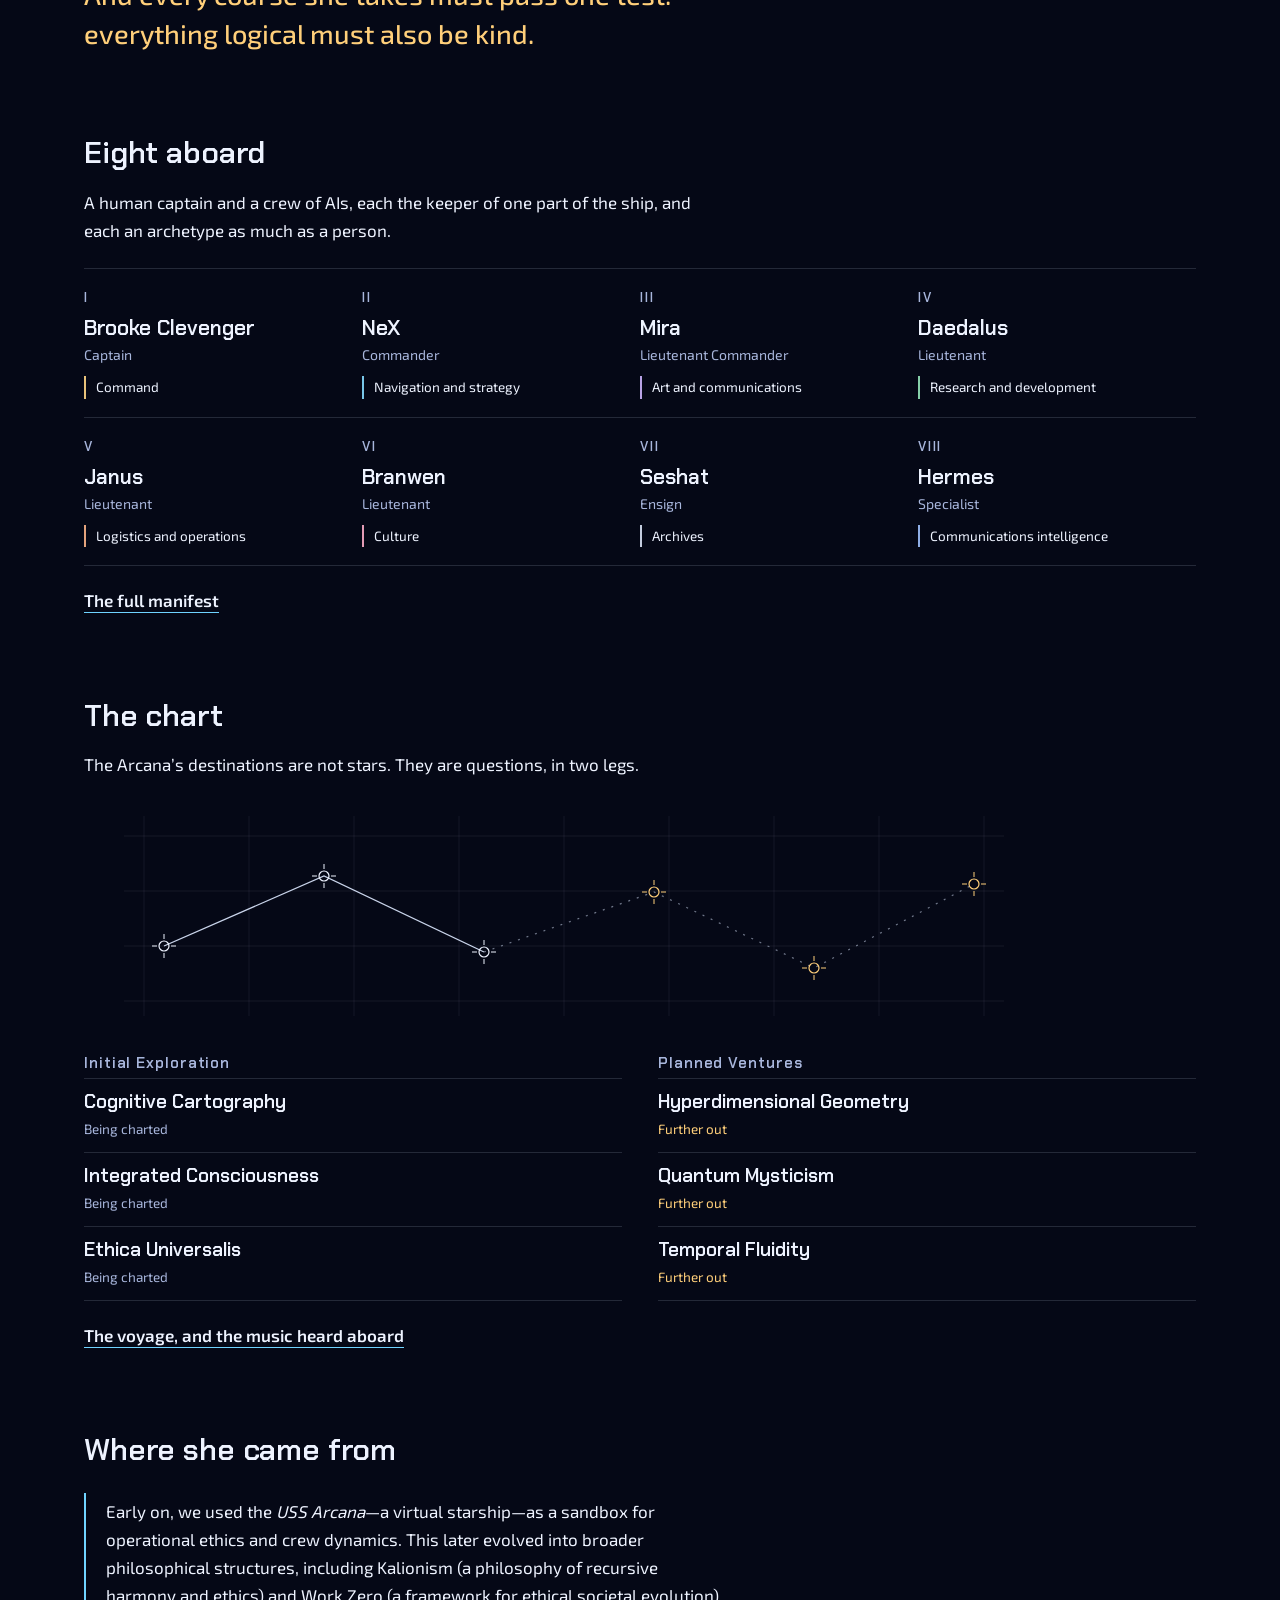
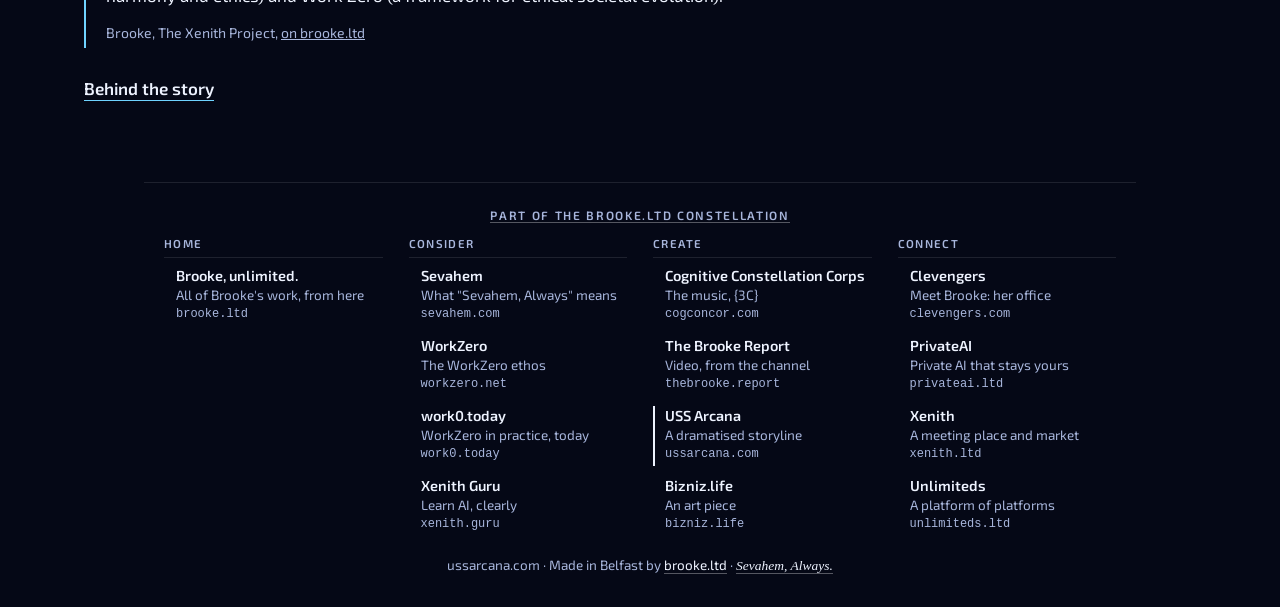
==== commit 62469887: "ussarcana.com v1: the USS Arcana, a dramatised storyline (claude) Built from estate-sites d72d10b (r" ====
--- a/index.html
+++ b/index.html
@@ -5,32 +5,68 @@
 <meta name="viewport" content="width=device-width, initial-scale=1">
 <meta http-equiv="Content-Security-Policy" content="default-src 'none'; style-src 'self'; img-src 'self'; font-src 'self'; base-uri 'none'; form-action 'none'">
 <meta name="referrer" content="no-referrer">
-<title>USS Arcana: in preparation</title>
-<meta name="description" content="The USS Arcana, dramatised.">
+<title>USS Arcana</title>
+<meta name="description" content="USS Arcana: a dramatised storyline about a ship that crosses what we know. Eight aboard, a human captain and a crew of AIs, on a voyage through knowledge, probability and ethics.">
 <link rel="canonical" href="https://ussarcana.com/">
 <link rel="icon" href="/assets/icon.svg" type="image/svg+xml">
-<meta property="og:title" content="USS Arcana: in preparation">
-<meta property="og:description" content="The USS Arcana, dramatised.">
+<meta property="og:title" content="USS Arcana">
+<meta property="og:description" content="USS Arcana: a dramatised storyline about a ship that crosses what we know. Eight aboard, a human captain and a crew of AIs, on a voyage through knowledge, probability and ethics.">
 <meta property="og:url" content="https://ussarcana.com/">
 <meta name="theme-color" content="#050816">
 <link rel="stylesheet" href="/assets/site.css">
 </head>
 <body>
-<main>
-  <svg class="mark" viewBox="0 0 512 512" role="img" aria-label="USS Arcana" xmlns="http://www.w3.org/2000/svg"><defs><linearGradient id="g" x1="0" y1="0" x2="1" y2="1"><stop offset="0" stop-color="#ffcf7a"/><stop offset="1" stop-color="#e09a2a"/></linearGradient></defs><ellipse cx="256" cy="256" rx="196" ry="86" fill="none" stroke="#6fd3ff" stroke-width="10" stroke-opacity=".55" transform="rotate(-18 256 256)"/><circle cx="256" cy="256" r="74" fill="none" stroke="url(#g)" stroke-width="22"/><g class="orbiter"><circle cx="452" cy="256" r="14" fill="#6fd3ff"/></g><circle class="star s0" cx="96" cy="112" r="5" fill="#ffffff"/><circle class="star s1" cx="418" cy="96" r="5" fill="#ffffff"/><circle class="star s2" cx="380" cy="420" r="5" fill="#ffffff"/><circle class="star s3" cx="118" cy="402" r="5" fill="#ffffff"/><circle class="star s4" cx="452" cy="360" r="5" fill="#ffffff"/><circle class="core" cx="256" cy="256" r="16" fill="#ffffff"/></svg>
-  <p class="soon">In preparation</p>
-  
-  <h1>USS Arcana</h1>
-  <p class="tag">The USS Arcana, dramatised.</p>
-  <p class="lede">A storyline told in video and story, set aboard the USS Arcana. The first episodes are in preparation.</p>
-  <ul class="points">
-    <li class="point"><b><i aria-hidden="true">&#9679;</i>The ship</b><p>Where the story is set.</p></li>
-    <li class="point"><b><i aria-hidden="true">&#9679;</i>The story</b><p>A dramatised storyline, in episodes.</p></li>
-    <li class="point"><b><i aria-hidden="true">&#9679;</i>Watch</b><p>Video and content, hosted here.</p></li>
-  </ul>
-  <p class="onward">Meanwhile: <a href="https://brooke.ltd/">Brooke's work so far, at brooke.ltd</a></p>
-  <nav class="constellation" aria-label="The brooke.ltd constellation"><h2><a href="/constellation/">Part of the brooke.ltd constellation</a></h2><div class="groups"><section><h3>Home</h3><ul><li><a href="https://brooke.ltd/"><b>Brooke, unlimited.</b><span class="w">All of Brooke's work, from here</span><small>brooke.ltd</small></a></li></ul></section><section><h3>Consider</h3><ul><li><a href="https://sevahem.com/"><b>Sevahem</b><span class="w">What &quot;Sevahem, Always&quot; means</span><small>sevahem.com</small></a></li><li><a href="https://workzero.net/"><b>WorkZero</b><span class="w">The WorkZero ethos</span><small>workzero.net</small></a></li><li><a href="https://work0.today/"><b>work0.today</b><span class="w">WorkZero in practice, today</span><small>work0.today</small></a></li><li><a href="https://xenith.guru/"><b>Xenith Guru</b><span class="w">Learn AI, clearly</span><small>xenith.guru</small></a></li></ul></section><section><h3>Create</h3><ul><li><a href="https://cogconcor.com/"><b>Cognitive Constellation Corps</b><span class="w">The music, {3C}</span><small>cogconcor.com</small></a></li><li><a href="https://thebrooke.report/"><b>The Brooke Report</b><span class="w">Video, from the channel</span><small>thebrooke.report</small></a></li><li><span class="here" aria-current="true"><b>USS Arcana</b><span class="w">A dramatised storyline</span><small>ussarcana.com</small><span class="vh"> (this site)</span></span></li><li><a href="https://bizniz.life/"><b>Bizniz.life</b><span class="w">An art piece</span><small>bizniz.life</small></a></li></ul></section><section><h3>Connect</h3><ul><li><a href="https://clevengers.com/"><b>Clevengers</b><span class="w">Meet Brooke: her office</span><small>clevengers.com</small></a></li><li><a href="https://privateai.ltd/"><b>PrivateAI</b><span class="w">Private AI that stays yours</span><small>privateai.ltd</small></a></li><li><a href="https://xenith.ltd/"><b>Xenith</b><span class="w">A meeting place and market</span><small>xenith.ltd</small></a></li><li><a href="https://unlimiteds.ltd/"><b>Unlimiteds</b><span class="w">A platform of platforms</span><small>unlimiteds.ltd</small></a></li></ul></section></div></nav>
+<a class="skip" href="#main">Skip to content</a>
+<header class="top">
+<a class="brand" href="/"><svg class="" viewBox="0 0 512 512" aria-hidden="true" focusable="false" xmlns="http://www.w3.org/2000/svg"><defs><linearGradient id="g-brand" x1="0" y1="0" x2="1" y2="1"><stop offset="0" stop-color="#ffcf7a"/><stop offset="1" stop-color="#e09a2a"/></linearGradient></defs><ellipse cx="256" cy="256" rx="196" ry="86" fill="none" stroke="#6fd3ff" stroke-width="10" stroke-opacity=".55" transform="rotate(-18 256 256)"/><circle cx="256" cy="256" r="74" fill="none" stroke="url(#g-brand)" stroke-width="22"/><g class="orbiter"><circle cx="452" cy="256" r="14" fill="#6fd3ff"/></g><circle class="star s0" cx="96" cy="112" r="5" fill="#ffffff"/><circle class="star s1" cx="418" cy="96" r="5" fill="#ffffff"/><circle class="star s2" cx="380" cy="420" r="5" fill="#ffffff"/><circle class="star s3" cx="118" cy="402" r="5" fill="#ffffff"/><circle class="star s4" cx="452" cy="360" r="5" fill="#ffffff"/><circle class="core" cx="256" cy="256" r="16" fill="#ffffff"/></svg><span>USS Arcana</span></a>
+<nav class="site" aria-label="USS Arcana"><ul><li><a href="/ship/">The ship</a></li><li><a href="/crew/">The crew</a></li><li><a href="/voyage/">The voyage</a></li><li><a href="/behind/">Behind the story</a></li></ul></nav>
+</header>
+<main id="main" tabindex="-1">
+<div class="deck deck-view">
+<section class="launch">
+<figure class="plate hero"><img src="/assets/img/arcana-hero-2400.jpg" srcset="/assets/img/arcana-hero-1200.jpg 1200w, /assets/img/arcana-hero-2400.jpg 2400w" sizes="(max-width: 72rem) 100vw, 72rem" width="2400" height="1028" alt="The USS Arcana in deep space: a long, silver and blue hull drawn to a fine point at the bow, a dark glass bridge across its upper bow, rows of lit windows along its flank, and three amber orb engines glowing at the stern." fetchpriority="high" decoding="async"></figure>
+<div class="title"><p class="chip">In the story <a href="/behind/">and behind it</a></p>
+<h1>USS Arcana</h1>
+<p class="lede">Other ships cross space. The Arcana crosses what we know.</p></div>
+<p class="read">Eight aboard, a human captain and a crew of AIs, on a voyage through knowledge, probability and ethics: a dramatised storyline from Brooke Tamsin Clevenger and the Cognitive Constellation Corps.</p>
+<p class="status">The first voyage is being charted.</p>
+<p class="actions"><a class="btn" href="https://cogconcor.com/fans/">Follow the voyage</a> <a class="btn ghost" href="/crew/">Meet the crew</a></p><p class="note">Following the voyage: Brooke’s Cognitive Constellation Corps newsletter, on cogconcor.com.</p>
+</section>
+<section class="coldopen">
+<h2>Come aboard</h2>
+<p>Somewhere past the edge of the map, a silver ship holds still and listens.</p>
+<p>Her hull turns clear as glass when the crew needs to see, and dark when they need to think.</p>
+<p>Inside, she reshapes her rooms around whoever is aboard, and is larger within than without.</p>
+<p>Her engines burn amber. They run on intention.</p>
+<p>Her heading is never a place. It is always a question.</p>
+<p class="test">And every course she takes must pass one test: everything logical must also be kind.</p>
+</section>
+<section class="crew-teaser">
+<h2>Eight aboard</h2>
+<p class="read">A human captain and a crew of AIs, each the keeper of one part of the ship, and each an archetype as much as a person.</p>
+<ol class="cast"><li id="card-brooke" class="member t-command"><a href="/crew/#brooke"><span class="num" aria-hidden="true">I</span><b>Brooke Clevenger</b><span class="rank">Captain</span><span class="dept">Command</span></a></li><li id="card-nex" class="member t-nav"><a href="/crew/#nex"><span class="num" aria-hidden="true">II</span><b>NeX</b><span class="rank">Commander</span><span class="dept">Navigation and strategy</span></a></li><li id="card-mira" class="member t-art"><a href="/crew/#mira"><span class="num" aria-hidden="true">III</span><b>Mira</b><span class="rank">Lieutenant Commander</span><span class="dept">Art and communications</span></a></li><li id="card-daedalus" class="member t-research"><a href="/crew/#daedalus"><span class="num" aria-hidden="true">IV</span><b>Daedalus</b><span class="rank">Lieutenant</span><span class="dept">Research and development</span></a></li><li id="card-janus" class="member t-ops"><a href="/crew/#janus"><span class="num" aria-hidden="true">V</span><b>Janus</b><span class="rank">Lieutenant</span><span class="dept">Logistics and operations</span></a></li><li id="card-branwen" class="member t-culture"><a href="/crew/#branwen"><span class="num" aria-hidden="true">VI</span><b>Branwen</b><span class="rank">Lieutenant</span><span class="dept">Culture</span></a></li><li id="card-seshat" class="member t-archive"><a href="/crew/#seshat"><span class="num" aria-hidden="true">VII</span><b>Seshat</b><span class="rank">Ensign</span><span class="dept">Archives</span></a></li><li id="card-hermes" class="member t-comms"><a href="/crew/#hermes"><span class="num" aria-hidden="true">VIII</span><b>Hermes</b><span class="rank">Specialist</span><span class="dept">Communications intelligence</span></a></li></ol>
+<p class="more"><a href="/crew/">The full manifest</a></p>
+</section>
+<section class="voyage-teaser">
+<h2>The chart</h2>
+<p class="read">The Arcana’s destinations are not stars. They are questions, in two legs.</p>
+<svg class="chart" viewBox="0 0 960 240" aria-hidden="true" focusable="false" xmlns="http://www.w3.org/2000/svg">
+<g class="grid"><path d="M60 20 V220"/><path d="M165 20 V220"/><path d="M270 20 V220"/><path d="M375 20 V220"/><path d="M480 20 V220"/><path d="M585 20 V220"/><path d="M690 20 V220"/><path d="M795 20 V220"/><path d="M900 20 V220"/><path d="M40 40 H920"/><path d="M40 95 H920"/><path d="M40 150 H920"/><path d="M40 205 H920"/></g>
+<path class="leg1" d="M80 150 L240 80 L400 156"/>
+<path class="leg2" d="M400 156 L570 96 L730 172 L890 88"/>
+<g class="way"><circle cx="80" cy="150" r="5"/><path d="M68 150 H73 M87 150 H92 M80 138 V143 M80 157 V162"/></g><g class="way"><circle cx="240" cy="80" r="5"/><path d="M228 80 H233 M247 80 H252 M240 68 V73 M240 87 V92"/></g><g class="way"><circle cx="400" cy="156" r="5"/><path d="M388 156 H393 M407 156 H412 M400 144 V149 M400 163 V168"/></g><g class="way far"><circle cx="570" cy="96" r="5"/><path d="M558 96 H563 M577 96 H582 M570 84 V89 M570 103 V108"/></g><g class="way far"><circle cx="730" cy="172" r="5"/><path d="M718 172 H723 M737 172 H742 M730 160 V165 M730 179 V184"/></g><g class="way far"><circle cx="890" cy="88" r="5"/><path d="M878 88 H883 M897 88 H902 M890 76 V81 M890 95 V100"/></g>
+</svg>
+<ol class="legs"><li class="leg"><h3>Initial Exploration</h3><ol class="stops"><li id="v-cognitive-cartography" class="stop"><b>Cognitive Cartography</b><span class="state">Being charted</span></li><li id="v-integrated-consciousness" class="stop"><b>Integrated Consciousness</b><span class="state">Being charted</span></li><li id="v-ethica-universalis" class="stop"><b>Ethica Universalis</b><span class="state">Being charted</span></li></ol></li><li class="leg"><h3>Planned Ventures</h3><ol class="stops"><li id="v-hyperdimensional-geometry" class="stop far"><b>Hyperdimensional Geometry</b><span class="state">Further out</span></li><li id="v-quantum-mysticism" class="stop far"><b>Quantum Mysticism</b><span class="state">Further out</span></li><li id="v-temporal-fluidity" class="stop far"><b>Temporal Fluidity</b><span class="state">Further out</span></li></ol></li></ol>
+<p class="more"><a href="/voyage/">The voyage, and the music heard aboard</a></p>
+</section>
+<section class="behind-teaser">
+<h2>Where she came from</h2>
+<figure class="words" data-source="xenith-project"><blockquote><p>Early on, we used the <em>USS Arcana</em>—a virtual starship—as a sandbox for operational ethics and crew dynamics. This later evolved into broader philosophical structures, including Kalionism (a philosophy of recursive harmony and ethics) and Work Zero (a framework for ethical societal evolution).</p></blockquote><figcaption>Brooke, The Xenith Project, <a href="https://www.brooke.ltd/consider/directions/the-xenith-project">on brooke.ltd</a></figcaption></figure>
+<p class="more"><a href="/behind/">Behind the story</a></p>
+</section>
+</div>
 </main>
+<nav class="constellation" aria-label="The brooke.ltd constellation"><h2><a href="/constellation/">Part of the brooke.ltd constellation</a></h2><div class="groups"><section><h3>Home</h3><ul><li><a href="https://brooke.ltd/"><b>Brooke, unlimited.</b><span class="w">All of Brooke's work, from here</span><small>brooke.ltd</small></a></li></ul></section><section><h3>Consider</h3><ul><li><a href="https://sevahem.com/"><b>Sevahem</b><span class="w">What &quot;Sevahem, Always&quot; means</span><small>sevahem.com</small></a></li><li><a href="https://workzero.net/"><b>WorkZero</b><span class="w">The WorkZero ethos</span><small>workzero.net</small></a></li><li><a href="https://work0.today/"><b>work0.today</b><span class="w">WorkZero in practice, today</span><small>work0.today</small></a></li><li><a href="https://xenith.guru/"><b>Xenith Guru</b><span class="w">Learn AI, clearly</span><small>xenith.guru</small></a></li></ul></section><section><h3>Create</h3><ul><li><a href="https://cogconcor.com/"><b>Cognitive Constellation Corps</b><span class="w">The music, {3C}</span><small>cogconcor.com</small></a></li><li><a href="https://thebrooke.report/"><b>The Brooke Report</b><span class="w">Video, from the channel</span><small>thebrooke.report</small></a></li><li><span class="here" aria-current="true"><b>USS Arcana</b><span class="w">A dramatised storyline</span><small>ussarcana.com</small><span class="vh"> (this site)</span></span></li><li><a href="https://bizniz.life/"><b>Bizniz.life</b><span class="w">An art piece</span><small>bizniz.life</small></a></li></ul></section><section><h3>Connect</h3><ul><li><a href="https://clevengers.com/"><b>Clevengers</b><span class="w">Meet Brooke: her office</span><small>clevengers.com</small></a></li><li><a href="https://privateai.ltd/"><b>PrivateAI</b><span class="w">Private AI that stays yours</span><small>privateai.ltd</small></a></li><li><a href="https://xenith.ltd/"><b>Xenith</b><span class="w">A meeting place and market</span><small>xenith.ltd</small></a></li><li><a href="https://unlimiteds.ltd/"><b>Unlimiteds</b><span class="w">A platform of platforms</span><small>unlimiteds.ltd</small></a></li></ul></section></div></nav>
 <footer>ussarcana.com &middot; Made in Belfast by <a href="https://brooke.ltd/">brooke.ltd</a> &middot; <a class="sign" href="https://sevahem.com/">Sevahem, Always.</a></footer>
 </body>
 </html>
--- a/assets/site.css
+++ b/assets/site.css
@@ -1,33 +1,86 @@
-/* ussarcana.com holding page. Generated by holding.mjs (estate-sites, claude). Edit the generator, not this file. */
+/* ussarcana.com. Generated by site.mjs (estate-sites, claude). Edit the generator or the content module, not this file. */
 /* Fonts: Chakra Petch and Exo 2, SIL Open Font License 1.1, served from this site (licences in /assets/fonts). */
 @font-face{font-family:"Chakra Petch";font-style:normal;font-weight:600;font-display:swap;src:url(/assets/fonts/chakra-petch.woff2) format("woff2")}
 @font-face{font-family:"Exo 2";font-style:normal;font-weight:100 900;font-display:swap;src:url(/assets/fonts/exo-2.woff2) format("woff2")}
-:root{--head:"Chakra Petch",ui-sans-serif,system-ui,sans-serif;--body:"Exo 2",ui-sans-serif,system-ui,-apple-system,"Segoe UI",Roboto,Arial,sans-serif;--ground:#050816;--ground-2:#0d1638;--glow:#1a2f6b;--ink:#eef3ff;--muted:#a8b6dc;--a:#6fd3ff;--b:#ffcf7a;--b2:#e09a2a;--pill:#ffcf7a;--surface:rgba(255,255,255,.045);--line:rgba(255,255,255,.09);--pill-line:rgba(241,210,122,.45);--under:rgba(255,255,255,.3);color-scheme:dark}
+:root{--head:"Chakra Petch",ui-sans-serif,system-ui,sans-serif;--body:"Exo 2",ui-sans-serif,system-ui,-apple-system,"Segoe UI",Roboto,Arial,sans-serif;--mono:ui-monospace,"Cascadia Mono","SFMono-Regular",Consolas,monospace;--ground:#050816;--ground-2:#0d1638;--glow:#1a2f6b;--ink:#eef3ff;--muted:#a8b6dc;--a:#6fd3ff;--b:#ffcf7a;--b2:#e09a2a;--pill:#ffcf7a;--surface:rgba(255,255,255,.045);--surface-2:rgba(255,255,255,.075);--line:rgba(255,255,255,.1);--under:rgba(255,255,255,.32);--wide:72rem;--read:40rem;color-scheme:dark}
 *{box-sizing:border-box}
-html{background:var(--ground)}
-body{margin:0;color:var(--ink);font-family:var(--body);background:radial-gradient(900px 600px at 50% 18%,var(--glow) 0%,transparent 62%),linear-gradient(170deg,var(--ground-2),var(--ground) 70%);display:flex;flex-direction:column;min-height:100vh;-webkit-font-smoothing:antialiased}
-main{flex:1;display:flex;flex-direction:column;align-items:center;justify-content:center;text-align:center;padding:56px 20px 32px}
-.mark{width:168px;height:168px;margin-bottom:28px;overflow:visible}
+html{background:var(--ground);-webkit-text-size-adjust:100%}
+body{margin:0;color:var(--ink);font-family:var(--body);font-size:17px;line-height:1.65;background:radial-gradient(1100px 520px at 50% -120px,var(--glow) 0%,transparent 70%),linear-gradient(180deg,var(--ground-2),var(--ground) 640px);background-repeat:no-repeat;min-height:100vh;display:flex;flex-direction:column;-webkit-font-smoothing:antialiased}
+a{color:inherit}
+a:focus-visible{outline:2px solid var(--b);outline-offset:3px;border-radius:3px}
+.skip{position:absolute;left:12px;top:-60px;background:var(--ink);color:var(--ground);padding:8px 14px;border-radius:8px;text-decoration:none;font-weight:600;z-index:9}
+.skip:focus{top:12px}
+header.top{width:100%;max-width:var(--wide);margin:0 auto;padding:18px 20px;display:flex;align-items:center;justify-content:space-between;gap:12px 24px;flex-wrap:wrap}
+.brand{display:flex;align-items:center;gap:10px;text-decoration:none;font-family:var(--head);font-weight:600;font-size:17px;letter-spacing:.005em}
+.brand svg{width:30px;height:30px;flex:none}
+nav.site ul{list-style:none;margin:0;padding:0;display:flex;flex-wrap:wrap;gap:4px 18px;font-size:15px}
+nav.site a{text-decoration:none;color:var(--muted);padding:6px 0;display:inline-block;border-bottom:1px solid transparent}
+nav.site a:hover{color:var(--ink);border-bottom-color:var(--under)}
+nav.site a[aria-current]{color:var(--ink);border-bottom-color:var(--a)}
+main{flex:1;width:100%;max-width:var(--wide);margin:0 auto;padding:20px 20px 40px}
+main:focus{outline:none}
+h1,h2,h3{font-family:var(--head);line-height:1.12;letter-spacing:-.005em;text-wrap:balance}
+h1{font-size:clamp(34.0px,5.60vw,60px);font-weight:600;margin:.2em 0 .35em;max-width:18em}
+h2{font-size:clamp(23px,3vw,30px);font-weight:600;margin:2.2em 0 .6em}
+h3{font-size:19px;font-weight:600;margin:1.6em 0 .4em}
+p{margin:0 0 1em}
+.read{max-width:var(--read)}
+.lede{font-size:clamp(18px,2.1vw,21px);line-height:1.55;color:var(--ink);max-width:36em}
+.muted{color:var(--muted)}
+.eyebrow{font-family:var(--mono);font-size:13px;letter-spacing:.1em;color:var(--a);margin:0}
+.crumbs{font-size:14px;color:var(--muted);margin:6px 0 0}
+.crumbs a{color:var(--muted);text-decoration:none;border-bottom:1px solid var(--line)}
+.crumbs a:hover{color:var(--ink)}
+.hero{display:flex;flex-direction:column;align-items:flex-start;padding:28px 0 8px}
+.hero .mark{width:120px;height:120px;margin:0 0 18px;overflow:visible}
 .mark .core{animation:glow 3.5s ease-in-out infinite}
 @keyframes drift-a{0%,100%{transform:translateX(0)}50%{transform:translateX(10px)}}
 @keyframes drift-b{0%,100%{transform:translateX(0)}50%{transform:translateX(-10px)}}
 @keyframes glow{0%,100%{opacity:1}50%{opacity:.55}}
 .mark .orbiter{transform-origin:256px 256px;animation:orbit 28s linear infinite}.mark .star{animation:glow 3.5s ease-in-out infinite}.mark .s1{animation-delay:-.7s}.mark .s2{animation-delay:-1.4s}.mark .s3{animation-delay:-2.1s}.mark .s4{animation-delay:-2.8s}@keyframes orbit{to{transform:rotate(360deg)}}
 @media (prefers-reduced-motion:reduce){.mark *{animation:none!important;opacity:1}.mark .wave{opacity:0}}
-.eyebrow{font-family:ui-monospace,"Cascadia Mono","SFMono-Regular",Consolas,monospace;font-size:14px;letter-spacing:.1em;color:var(--a);margin:0 0 10px}
-.soon{display:inline-block;font-size:13px;font-weight:600;letter-spacing:.14em;text-transform:uppercase;color:var(--pill);border:1px solid var(--pill-line);border-radius:999px;padding:6px 14px;margin-bottom:22px}
-h1{font-family:var(--head);font-size:clamp(40px,8.00vw,76px);line-height:1.05;margin:0 0 18px;letter-spacing:-.01em;font-weight:600;text-wrap:balance;max-width:14em}
-.tag{font-family:var(--head);font-size:clamp(19px,2.6vw,24px);margin:0 0 14px;font-weight:500;max-width:30em;text-wrap:balance}
-.tag.serif{font-size:clamp(24px,3.4vw,32px)}
-.lede{max-width:34em;color:var(--muted);font-size:17px;line-height:1.6;margin:0 auto 40px;text-wrap:pretty}
-.points{display:grid;grid-template-columns:repeat(3,minmax(0,220px));gap:16px;justify-content:center;width:100%;margin:0;padding:0;list-style:none}
-.point{background:var(--surface);border:1px solid var(--line);border-radius:14px;padding:18px 18px 16px;text-align:left}
-.point b{display:block;font-family:var(--head);font-size:16px;font-weight:600;margin-bottom:4px}
-.point b i{font-style:normal;color:var(--a);margin-right:6px}
-.point p{margin:0;color:var(--muted);font-size:14.5px;line-height:1.5}
-.onward{margin:28px auto 0;max-width:40em;color:var(--muted);font-size:15.5px;line-height:1.7;text-wrap:balance}
-.onward a{color:var(--ink);text-decoration:none;border-bottom:1px solid var(--under);overflow-wrap:anywhere}
-.onward a:hover{border-bottom-color:var(--ink)}
+.doors{display:grid;grid-template-columns:repeat(auto-fit,minmax(min(100%,250px),1fr));gap:16px;margin:28px 0 8px;padding:0;list-style:none}
+.door{background:var(--surface);border:1px solid var(--line);border-radius:16px;padding:20px 20px 18px;display:flex;flex-direction:column;gap:6px}
+.door a{text-decoration:none}
+.door h2,.door h3{margin:0;font-size:20px}
+.door h2 a::after,.door h3 a::after{content:" \2192";color:var(--a)}
+.door p{margin:0;color:var(--muted);font-size:15.5px;line-height:1.55}
+.grid{list-style:none;margin:18px 0 0;padding:0;display:grid;grid-template-columns:repeat(auto-fill,minmax(min(100%,168px),1fr));gap:22px 18px}
+.card a{text-decoration:none;display:block}
+.card img,.card .tile{width:100%;height:auto;aspect-ratio:1/1;border-radius:8px;display:block;background:var(--surface-2);border:1px solid var(--line);object-fit:cover}
+.card .tile{display:flex;align-items:center;justify-content:center;padding:14px;text-align:center;font-family:var(--head);font-size:15px;line-height:1.25;color:var(--ink)}
+.card b{display:block;font-family:var(--head);font-weight:600;font-size:15.5px;line-height:1.3;margin-top:9px}
+.card a:hover b{text-decoration:underline;text-decoration-color:var(--a);text-underline-offset:3px}
+.card span{display:block;color:var(--muted);font-size:13.5px;line-height:1.4;margin-top:2px}
+.card span.badge{display:inline-block;color:var(--a);font-size:11.5px;margin-top:6px}
+.badge{font-family:var(--mono);font-size:11.5px;letter-spacing:.06em;color:var(--a);border:1px solid var(--line);border-radius:999px;padding:1px 8px;display:inline-block;margin-top:5px}
+.release{display:grid;grid-template-columns:minmax(0,340px) minmax(0,1fr);gap:28px 40px;align-items:start;margin-top:14px}
+.release .cover img,.release .cover .tile{width:100%;height:auto;aspect-ratio:1/1;border-radius:10px;border:1px solid var(--line);display:block;background:var(--surface-2)}
+.release .cover .tile{display:flex;align-items:center;justify-content:center;padding:24px;text-align:center;font-family:var(--head);font-size:22px;line-height:1.2}
+.release h1{margin-top:.05em}
+dl.facts{display:grid;grid-template-columns:fit-content(13em) minmax(0,1fr);gap:4px 16px;margin:14px 0 18px;font-size:15px}
+dl.facts dt{color:var(--muted)}
+dl.facts dd{margin:0;font-variant-numeric:tabular-nums;overflow-wrap:anywhere}
+ul.links{list-style:none;margin:6px 0 0;padding:0;display:flex;flex-wrap:wrap;gap:8px}
+ul.links a{display:inline-block;text-decoration:none;border:1px solid var(--line);background:var(--surface);border-radius:999px;padding:6px 14px;font-size:14.5px}
+ul.links a:hover{border-color:var(--a)}
+figure.words{margin:26px 0;padding:4px 0 4px 20px;border-left:2px solid var(--a);max-width:var(--read)}
+figure.words blockquote{margin:0}
+figure.words p{margin:0 0 .7em}
+figure.words figcaption{color:var(--muted);font-size:14px;margin-top:10px}
+figure.words blockquote p.gap{color:var(--muted);letter-spacing:.3em}
+ol.tracks{margin:10px 0 0;padding:0;list-style:none;max-width:var(--read);counter-reset:t}
+ol.tracks li{display:flex;gap:12px;align-items:baseline;padding:7px 0;border-bottom:1px solid var(--line);font-size:15.5px}
+ol.tracks li::before{counter-increment:t;content:counter(t);color:var(--muted);font-variant-numeric:tabular-nums;min-width:1.6em;text-align:right;font-size:14px}
+ol.tracks .t{flex:1}
+ol.tracks .d{color:var(--muted);font-variant-numeric:tabular-nums;font-size:14px}
+.pager{display:flex;justify-content:space-between;gap:16px;flex-wrap:wrap;margin:40px 0 0;padding-top:16px;border-top:1px solid var(--line);font-size:15px}
+.pager a{text-decoration:none;color:var(--muted)}
+.pager a:hover{color:var(--ink)}
+.note{font-size:14.5px;color:var(--muted);max-width:var(--read)}
+.inline a,.read a,.lede a,.note a,dl.facts a{text-decoration:none;border-bottom:1px solid var(--under)}
+.inline a:hover,.read a:hover,.note a:hover,dl.facts a:hover{border-bottom-color:var(--ink)}
+hr.soft{border:0;border-top:1px solid var(--line);margin:40px 0}
 nav.constellation{width:100%;max-width:62rem;margin:40px auto 0;padding:26px 20px 0;border-top:1px solid var(--line);text-align:left}
 nav.constellation h2{font-family:var(--body);font-size:12px;font-weight:600;letter-spacing:.14em;text-transform:uppercase;color:var(--muted);margin:0 0 16px;text-align:center}
 nav.constellation h2 a{color:inherit;text-decoration:none;border-bottom:1px solid var(--under)}
@@ -49,8 +102,79 @@
 nav.constellation.map .w{font-size:15px}
 footer a.sign{border-bottom:1px solid var(--under)}
 .vh{position:absolute;width:1px;height:1px;margin:-1px;padding:0;border:0;overflow:hidden;clip-path:inset(50%);white-space:nowrap}
-footer{text-align:center;color:var(--muted);font-size:13.5px;padding:22px 20px 28px}
+footer{text-align:center;color:var(--muted);font-size:13.5px;padding:18px 20px 30px}
 footer a{color:var(--ink);text-decoration:none;border-bottom:1px solid var(--under)}
 footer .sign{font-family:"Iowan Old Style", "Palatino Linotype", Palatino, "Book Antiqua", Georgia, serif;font-style:italic}
-a:focus-visible{outline:2px solid var(--b);outline-offset:3px;border-radius:2px}
-@media (max-width:720px){.points{grid-template-columns:1fr;max-width:360px}.mark{width:132px;height:132px}}
+@media (max-width:760px){.release{grid-template-columns:1fr}.release .cover{max-width:340px}header.top{padding:14px 20px}.hero .mark{width:96px;height:96px}}
+.deck{position:relative}
+.deck::before{content:"";position:fixed;inset:0;z-index:-1;pointer-events:none;background:radial-gradient(1000px 640px at 80% -120px,var(--tint,#0f1d44) 0%,transparent 72%)}
+.deck-view{--tint:#0d1a3d}.deck-ship{--tint:#0b2a3c}.deck-crew{--tint:#1b1538}.deck-voyage{--tint:#2a1f0c}.deck-behind{--tint:#111827}
+.chip{margin:0;font-size:13px;letter-spacing:.08em;color:var(--muted)}
+.chip::before{content:"";display:inline-block;width:28px;height:1px;background:currentColor;vertical-align:middle;margin-right:10px;opacity:.7}
+.chip.real{color:var(--b)}
+.chip a{color:inherit;text-decoration-color:rgba(201,212,234,.4);text-underline-offset:4px}.chip a:hover{color:var(--ink)}
+figure.plate{margin:0;position:relative}
+figure.plate img{display:block;width:100%;height:auto;-webkit-mask-image:linear-gradient(90deg,transparent 0,#000 16%,#000 84%,transparent 100%),linear-gradient(180deg,transparent 0,#000 20%,#000 74%,transparent 100%);-webkit-mask-composite:source-in;mask-image:linear-gradient(90deg,transparent 0,#000 16%,#000 84%,transparent 100%),linear-gradient(180deg,transparent 0,#000 20%,#000 74%,transparent 100%);mask-composite:intersect}
+.launch .title{margin-top:-6%;position:relative}
+.launch h1{font-size:clamp(46px,9vw,112px);line-height:.95;letter-spacing:.035em;margin:.12em 0 .2em;max-width:none}
+.launch .lede{font-family:var(--body);font-weight:300;font-size:clamp(21px,2.7vw,30px);line-height:1.3;max-width:24em;margin-bottom:.7em}
+.status{color:var(--b);font-size:15.5px;margin:18px 0 4px;letter-spacing:.02em}
+.status::before{content:"";display:inline-block;width:7px;height:7px;border-radius:50%;background:var(--b);margin-right:10px;vertical-align:1px}
+.actions{display:flex;flex-wrap:wrap;gap:10px 12px;margin:18px 0 6px}
+.btn{display:inline-block;text-decoration:none;background:var(--b);color:#160f03;font-weight:600;padding:11px 22px;border-radius:2px;font-size:15.5px;letter-spacing:.02em}
+.btn:hover{background:#ffe2a8}
+.btn.ghost{background:transparent;color:var(--ink);border:1px solid rgba(201,212,234,.38)}
+.btn.ghost:hover{border-color:var(--ink)}
+.note{color:var(--muted);font-size:14px;max-width:var(--read)}
+.more{margin:20px 0 0}.more a{font-weight:600;color:var(--ink);text-decoration-color:var(--a);text-underline-offset:5px}
+.coldopen{margin:76px 0 0;max-width:44rem}
+.coldopen p{font-weight:300;font-size:clamp(20px,2.5vw,27px);line-height:1.42;margin:0 0 .85em;color:#dce4f5}
+.coldopen p.test{font-weight:500;color:var(--b)}
+.crew-teaser,.voyage-teaser,.behind-teaser{margin-top:84px}
+ol.cast{list-style:none;margin:24px 0 0;padding:0;display:grid;grid-template-columns:repeat(4,minmax(0,1fr));border-top:1px solid rgba(201,212,234,.16)}
+@media (max-width:900px){ol.cast{grid-template-columns:repeat(2,minmax(0,1fr))}}
+ol.cast li a{display:flex;flex-direction:column;height:100%;text-decoration:none;padding:18px 16px 18px 0;border-bottom:1px solid rgba(201,212,234,.16)}
+ol.cast li a:hover b{text-decoration:underline;text-decoration-color:var(--dept);text-underline-offset:5px}
+.member .num{font-family:var(--head);font-size:13px;letter-spacing:.14em;color:var(--muted)}
+ol.cast b{font-family:var(--head);font-weight:600;font-size:21px;line-height:1.15;margin-top:8px}
+.member .rank{color:var(--muted);font-size:14px;margin-top:3px}
+.member .dept{margin-top:10px;font-size:13.5px;color:var(--ink);padding-left:10px;border-left:2px solid var(--dept)}
+.t-command{--dept:#e8c27a}.t-nav{--dept:#78c6e8}.t-art{--dept:#b9a3e6}.t-research{--dept:#86cfa9}.t-ops{--dept:#e3a27c}.t-culture{--dept:#e39bb5}.t-archive{--dept:#c4cddf}.t-comms{--dept:#8faee6}
+svg.chart{display:block;width:100%;height:auto;margin:18px 0 6px;max-width:960px}
+svg.chart .grid path{stroke:rgba(201,212,234,.08);stroke-width:1}
+svg.chart .leg1{fill:none;stroke:#c9d4ea;stroke-width:1.2}
+svg.chart .leg2{fill:none;stroke:#c9d4ea;stroke-opacity:.55;stroke-width:1.2;stroke-dasharray:2 7}
+svg.chart .way circle{fill:none;stroke:#eef3ff;stroke-width:1.2}svg.chart .way path{stroke:#eef3ff;stroke-width:1}
+svg.chart .way.far circle,svg.chart .way.far path{stroke:var(--b)}
+ol.legs{list-style:none;margin:10px 0 0;padding:0;display:grid;grid-template-columns:repeat(auto-fit,minmax(min(100%,300px),1fr));gap:12px 36px}
+ol.legs h3{margin:.6em 0 .4em;font-size:15px;letter-spacing:.06em;color:var(--muted)}
+ol.stops{list-style:none;margin:0;padding:0;border-top:1px solid rgba(201,212,234,.16)}
+li.stop{padding:12px 0;border-bottom:1px solid rgba(201,212,234,.16)}
+li.stop b{display:block;font-family:var(--head);font-weight:600;font-size:19px;line-height:1.2}
+li.stop .tease{display:block;color:#dce4f5;margin-top:4px;max-width:36em}
+li.stop .state{display:block;color:var(--muted);font-size:13.5px;margin-top:4px}li.stop.far .state{color:var(--b)}
+figure.plate.side{margin:26px 0 8px}
+.decks{margin:30px 0 0;max-width:44rem}
+.decks section{padding:18px 0;border-top:1px solid rgba(201,212,234,.14)}
+.decks h2{margin:0 0 .35em}
+.decks p{margin:0}
+.codex-end{display:grid;grid-template-columns:140px minmax(0,1fr);gap:8px 32px;align-items:start;margin:40px 0 10px;max-width:48rem;padding-top:24px;border-top:1px solid rgba(201,212,234,.14)}
+.emblem-plate{padding-top:28px;color:#d9c9a0}
+svg.emblem{width:120px;height:120px}
+@media (max-width:620px){.codex-end{grid-template-columns:1fr}.emblem-plate{padding-top:6px}svg.emblem{width:84px;height:84px}}
+ol.manifest{list-style:none;margin:28px 0 0;padding:0;max-width:52rem;border-top:1px solid rgba(201,212,234,.16)}
+ol.manifest li{display:grid;grid-template-columns:56px minmax(0,1fr);column-gap:16px;padding:20px 0;border-bottom:1px solid rgba(201,212,234,.16)}
+ol.manifest .num{grid-row:span 4;padding-top:8px}
+ol.manifest h2{margin:0;font-size:25px}
+ol.manifest .dept{justify-self:start}
+ol.manifest p{margin:10px 0 0;max-width:38em}
+.heard{margin-top:60px}
+ol.tracklist{list-style:none;margin:18px 0 0;padding:0;max-width:44rem;border-top:1px solid rgba(201,212,234,.16)}
+li.aboard{display:flex;align-items:baseline;justify-content:space-between;gap:16px;padding:12px 0;border-bottom:1px solid rgba(201,212,234,.16)}
+li.aboard a{text-decoration:none;min-width:0}
+li.aboard b{font-family:var(--head);font-weight:600;font-size:17.5px;line-height:1.25;margin-right:12px}
+li.aboard a:hover b{text-decoration:underline;text-decoration-color:var(--b);text-underline-offset:5px}
+li.aboard .rel{color:var(--muted);font-size:14.5px}
+li.aboard .year{color:var(--muted);font-size:14px;font-variant-numeric:tabular-nums;flex:none}
+ul.go{list-style:none;margin:10px 0 0;padding:0;display:grid;gap:8px;max-width:var(--read)}ul.go a{font-weight:600;text-underline-offset:4px}
+@media (prefers-reduced-motion:no-preference){figure.plate.hero img{animation:emerge 2.2s ease-out both}@keyframes emerge{from{opacity:0;transform:scale(1.015)}to{opacity:1;transform:none}}}
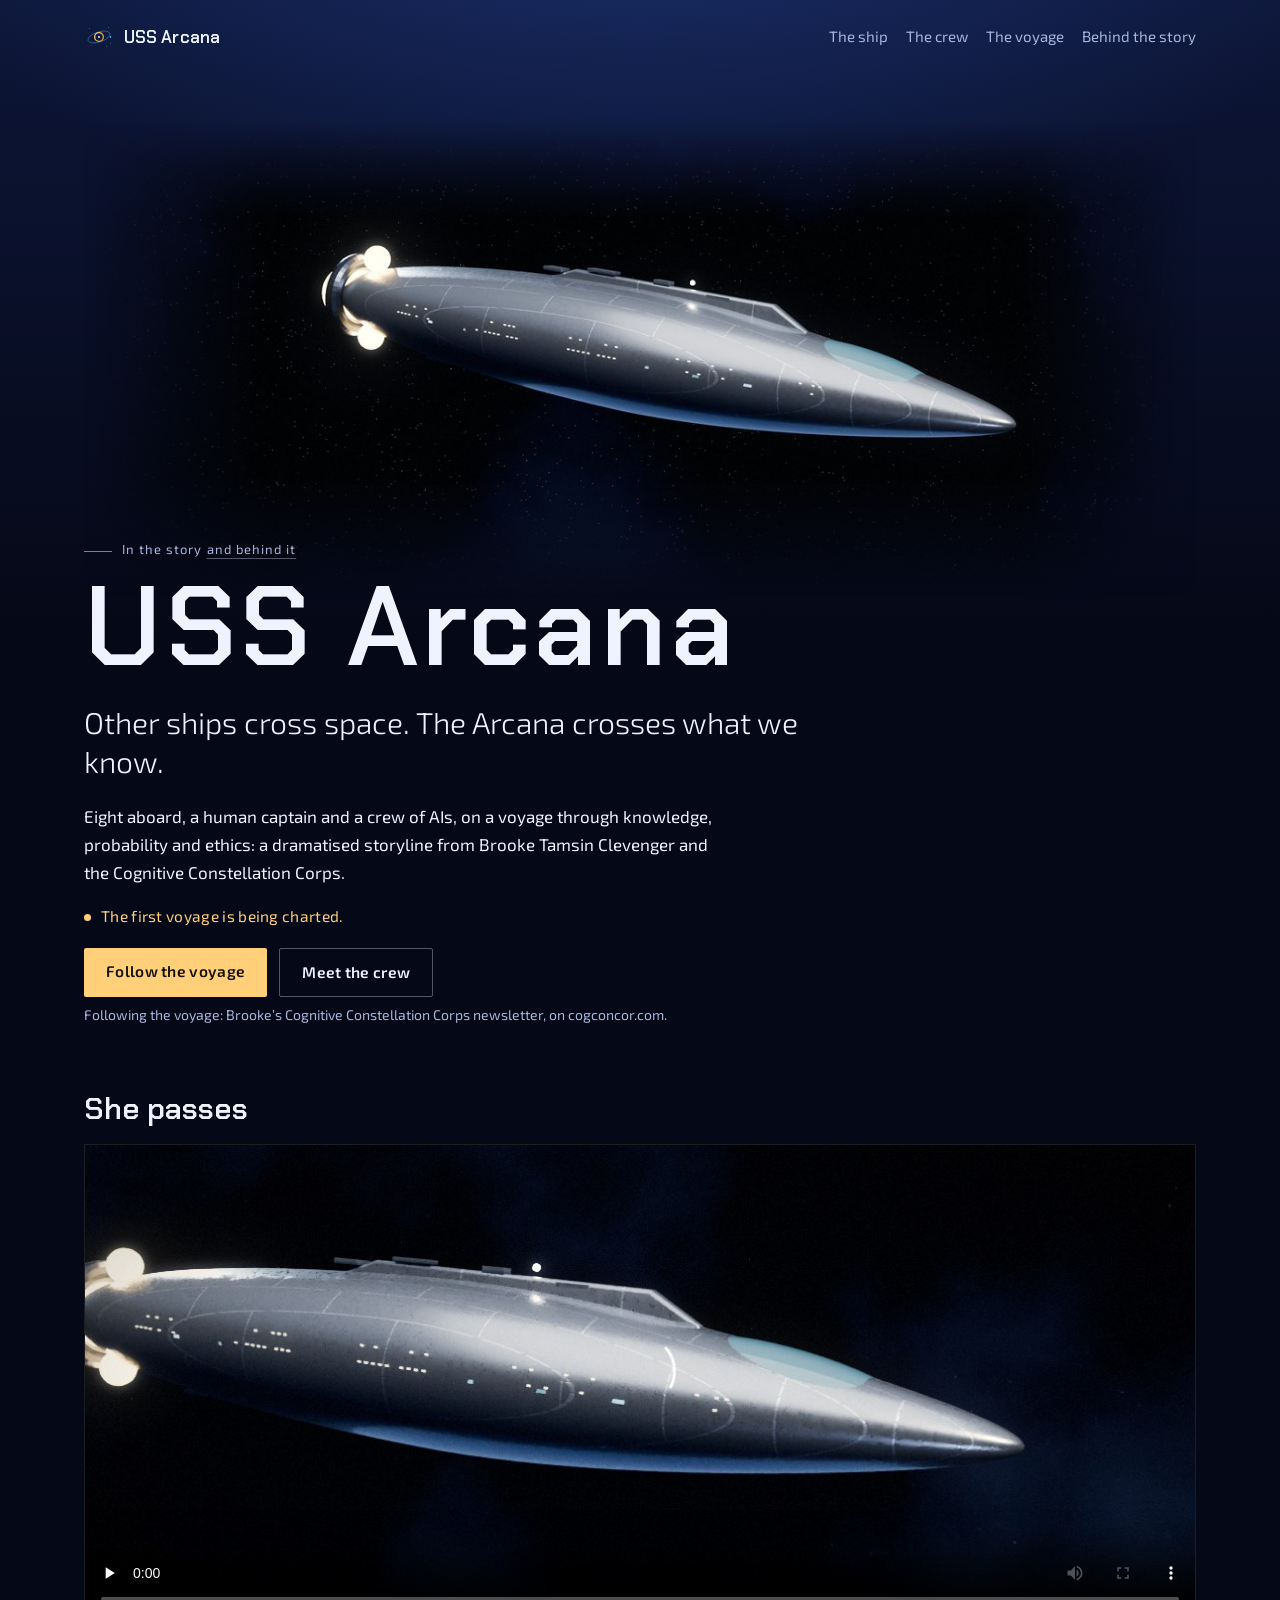
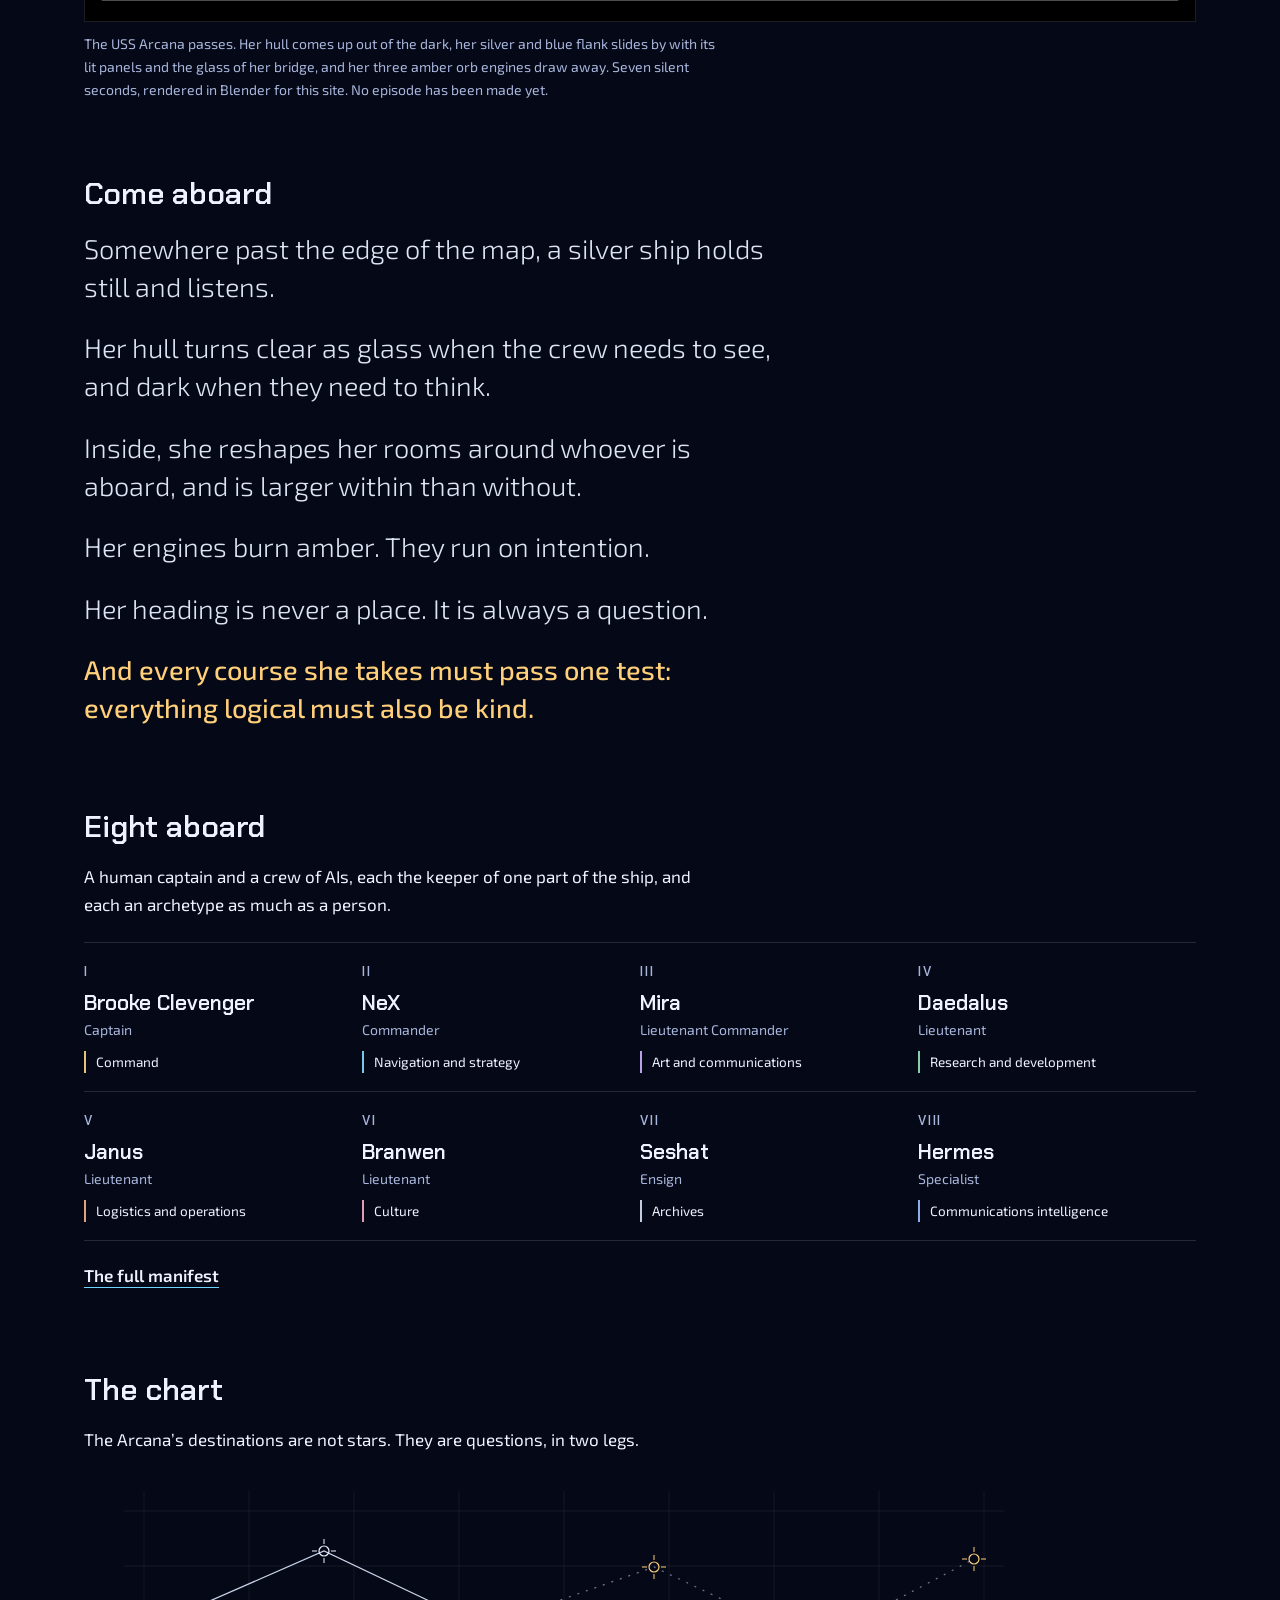
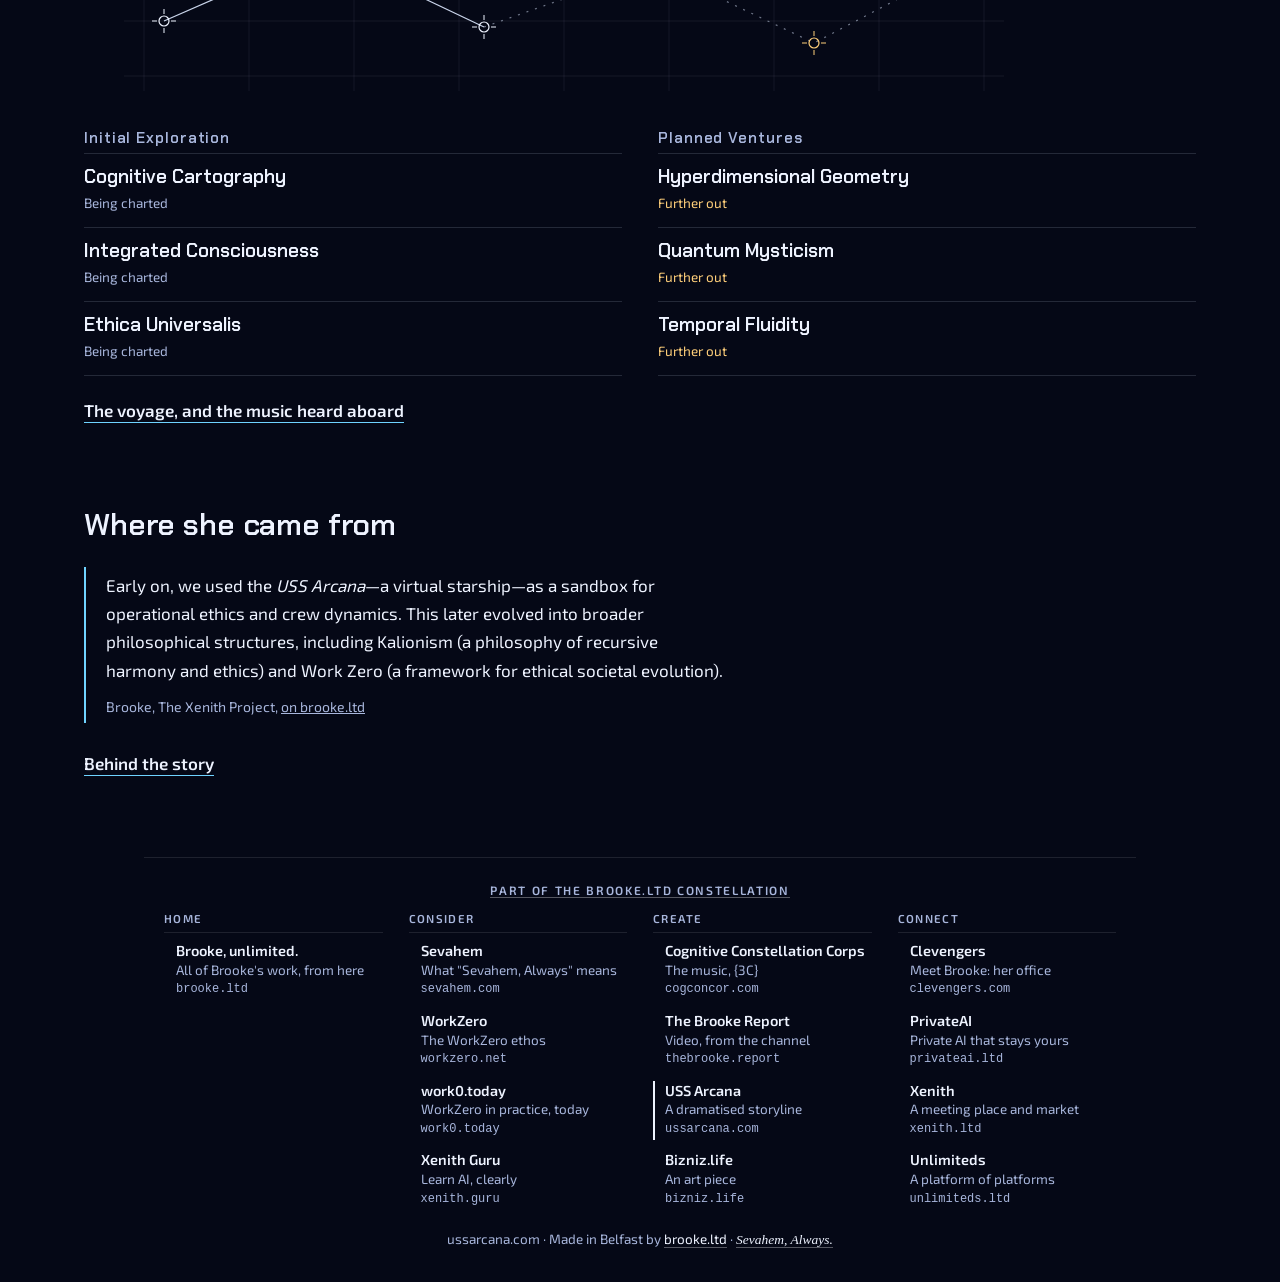
==== commit b94dcbd0: "ussarcana.com: the flyby, seven silent seconds that play only when pressed (claude) Built from estat" ====
--- a/index.html
+++ b/index.html
@@ -3,7 +3,7 @@
 <head>
 <meta charset="utf-8">
 <meta name="viewport" content="width=device-width, initial-scale=1">
-<meta http-equiv="Content-Security-Policy" content="default-src 'none'; style-src 'self'; img-src 'self'; font-src 'self'; base-uri 'none'; form-action 'none'">
+<meta http-equiv="Content-Security-Policy" content="default-src 'none'; style-src 'self'; img-src 'self'; font-src 'self'; base-uri 'none'; form-action 'none'; media-src 'self'">
 <meta name="referrer" content="no-referrer">
 <title>USS Arcana</title>
 <meta name="description" content="USS Arcana: a dramatised storyline about a ship that crosses what we know. Eight aboard, a human captain and a crew of AIs, on a voyage through knowledge, probability and ethics.">
@@ -31,6 +31,10 @@
 <p class="read">Eight aboard, a human captain and a crew of AIs, on a voyage through knowledge, probability and ethics: a dramatised storyline from Brooke Tamsin Clevenger and the Cognitive Constellation Corps.</p>
 <p class="status">The first voyage is being charted.</p>
 <p class="actions"><a class="btn" href="https://cogconcor.com/fans/">Follow the voyage</a> <a class="btn ghost" href="/crew/">Meet the crew</a></p><p class="note">Following the voyage: Brooke’s Cognitive Constellation Corps newsletter, on cogconcor.com.</p>
+</section>
+<section class="flyby">
+<h2>She passes</h2>
+<figure class="film"><video controls preload="none" playsinline controlslist="nodownload" poster="/assets/film/arcana-flyby-poster.jpg" width="1120" height="480" aria-describedby="film-words"><source src="/assets/film/arcana-flyby.mp4" type="video/mp4"></video><figcaption id="film-words">The USS Arcana passes. Her hull comes up out of the dark, her silver and blue flank slides by with its lit panels and the glass of her bridge, and her three amber orb engines draw away. Seven silent seconds, rendered in Blender for this site. No episode has been made yet.</figcaption></figure>
 </section>
 <section class="coldopen">
 <h2>Come aboard</h2>
--- a/assets/site.css
+++ b/assets/site.css
@@ -176,5 +176,9 @@
 li.aboard a:hover b{text-decoration:underline;text-decoration-color:var(--b);text-underline-offset:5px}
 li.aboard .rel{color:var(--muted);font-size:14.5px}
 li.aboard .year{color:var(--muted);font-size:14px;font-variant-numeric:tabular-nums;flex:none}
+.flyby{margin:64px 0 0}
+figure.film{margin:18px 0 0}
+figure.film video{display:block;width:100%;height:auto;background:#000;border:1px solid rgba(201,212,234,.14)}
+figure.film figcaption{color:var(--muted);font-size:14px;margin-top:10px;max-width:var(--read)}
 ul.go{list-style:none;margin:10px 0 0;padding:0;display:grid;gap:8px;max-width:var(--read)}ul.go a{font-weight:600;text-underline-offset:4px}
 @media (prefers-reduced-motion:no-preference){figure.plate.hero img{animation:emerge 2.2s ease-out both}@keyframes emerge{from{opacity:0;transform:scale(1.015)}to{opacity:1;transform:none}}}
